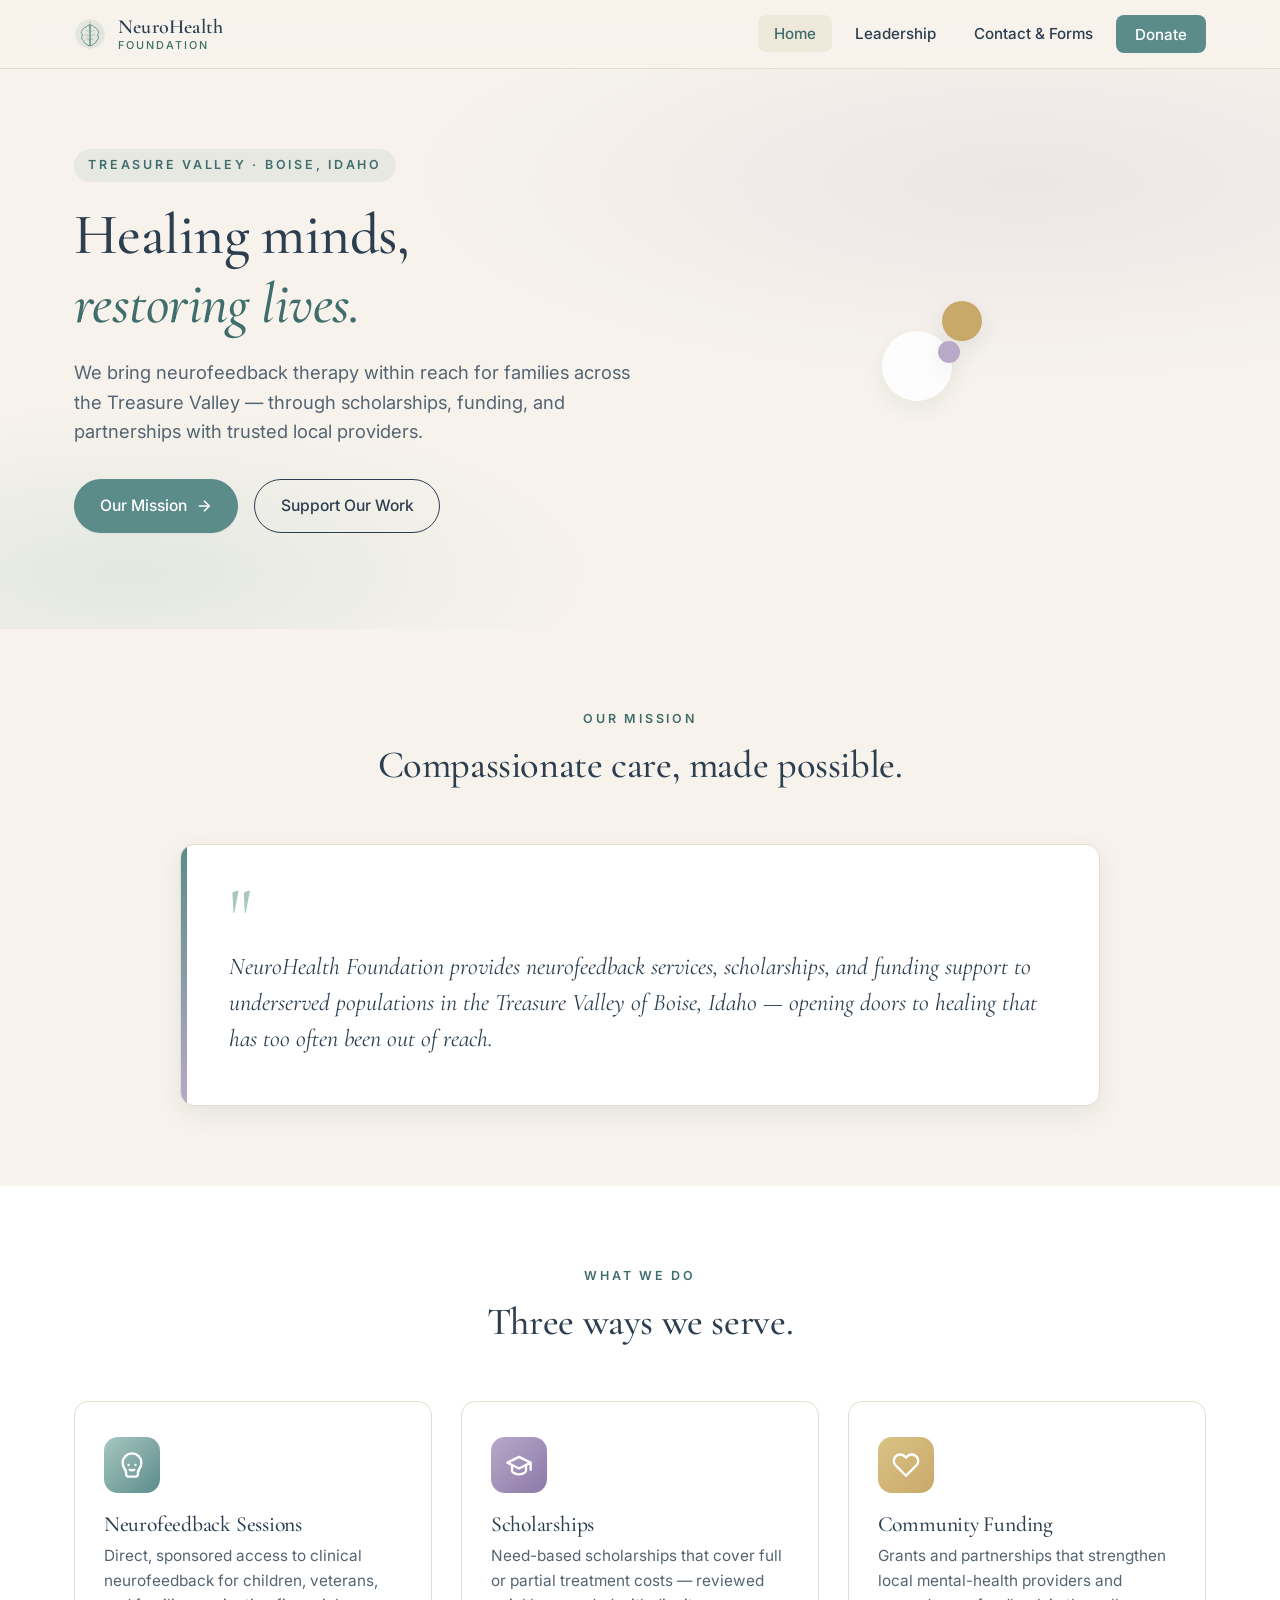
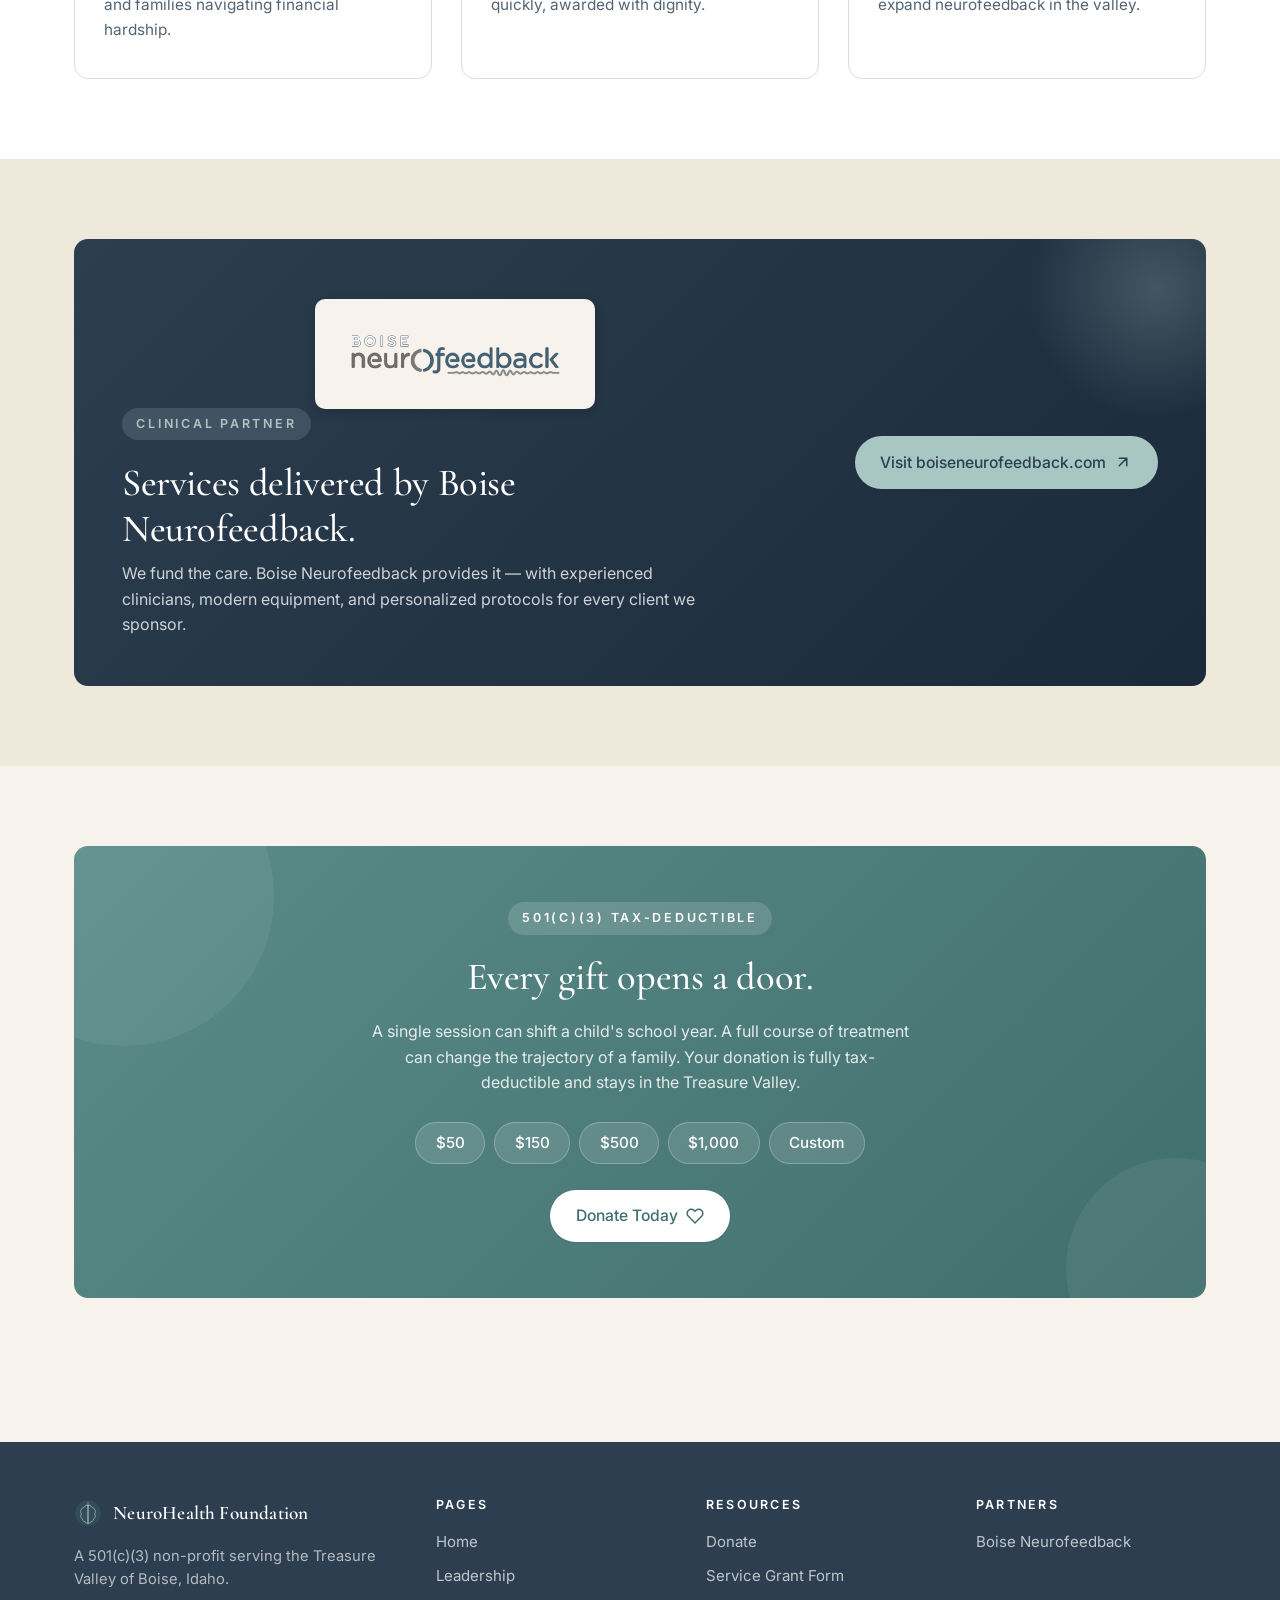
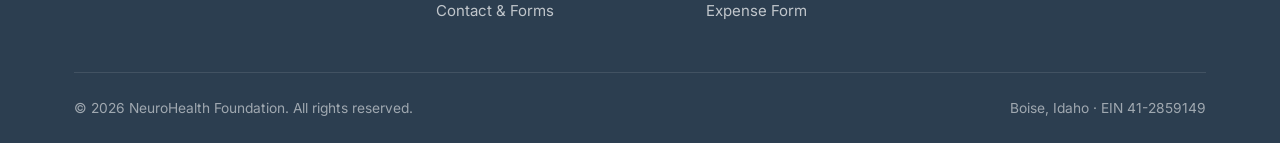
==== index.html @ 3a699a7b "Improve Boise Neurofeedback logo visibility (cream backdrop + drop-shadow halo)" ====
<!DOCTYPE html>
<html lang="en">
<head>
  <meta charset="UTF-8" />
  <meta name="viewport" content="width=device-width, initial-scale=1.0" />
  <title>NeuroHealth Foundation — Accessible Neurofeedback for the Treasure Valley</title>
  <meta name="description" content="NeuroHealth Foundation is a 501(c)(3) non-profit providing neurofeedback services, scholarships, and funding support to underserved populations in the Treasure Valley, Boise, Idaho." />
  <link rel="preconnect" href="https://fonts.googleapis.com">
  <link rel="preconnect" href="https://fonts.gstatic.com" crossorigin>
  <link href="https://fonts.googleapis.com/css2?family=Cormorant+Garamond:ital,wght@0,400;0,500;0,600;1,400;1,500&family=Inter:wght@400;500;600&display=swap" rel="stylesheet">
  <style>
/* ============================================================
   NeuroHealth Foundation — Stylesheet
   Palette: soft sage, warm cream, deep slate, gentle lavender
   ============================================================ */

:root {
  --sage: #5b8c8a;
  --sage-deep: #406e6c;
  --sage-soft: #a8c7c2;
  --cream: #f7f3ec;
  --cream-warm: #efe9dc;
  --slate: #2c3e50;
  --slate-soft: #546473;
  --lavender: #b8a9c9;
  --gold: #c9a96a;
  --ink: #1f2a36;
  --muted: #6b7785;
  --line: #e3dccf;
  --white: #ffffff;
  --shadow-sm: 0 1px 2px rgba(31, 42, 54, 0.06);
  --shadow-md: 0 8px 24px rgba(31, 42, 54, 0.08);
  --shadow-lg: 0 20px 50px rgba(31, 42, 54, 0.12);
  --radius: 14px;
  --radius-sm: 8px;
  --maxw: 1180px;
}

* { box-sizing: border-box; }

html { scroll-behavior: smooth; }

body {
  margin: 0;
  font-family: "Inter", "Helvetica Neue", system-ui, -apple-system, "Segoe UI", Arial, sans-serif;
  color: var(--ink);
  background: var(--cream);
  line-height: 1.6;
  -webkit-font-smoothing: antialiased;
}

h1, h2, h3, h4 {
  font-family: "Cormorant Garamond", "Georgia", "Times New Roman", serif;
  font-weight: 500;
  letter-spacing: -0.01em;
  color: var(--slate);
  margin: 0 0 0.5em;
  line-height: 1.2;
}

h1 { font-size: clamp(2.2rem, 4.5vw, 3.6rem); }
h2 { font-size: clamp(1.7rem, 3vw, 2.4rem); }
h3 { font-size: 1.35rem; }

p { margin: 0 0 1em; color: var(--slate-soft); }

a { color: var(--sage-deep); text-decoration: none; transition: color .2s ease; }
a:hover { color: var(--slate); }

img, svg { max-width: 100%; display: block; }

.container {
  max-width: var(--maxw);
  margin: 0 auto;
  padding: 0 1.5rem;
}

/* ============ HEADER / NAV ============ */

.site-header {
  background: var(--cream);
  border-bottom: 1px solid var(--line);
  position: sticky;
  top: 0;
  z-index: 100;
  backdrop-filter: blur(8px);
  background: rgba(247, 243, 236, 0.92);
}

.nav-wrap {
  display: flex;
  align-items: center;
  justify-content: space-between;
  padding: 1rem 1.5rem;
  max-width: var(--maxw);
  margin: 0 auto;
  gap: 1rem;
}

.brand {
  display: flex;
  align-items: center;
  gap: 0.75rem;
  text-decoration: none;
}

.brand-logo {
  width: 32px !important;
  height: 32px !important;
  max-width: 32px !important;
  max-height: 32px !important;
  flex-shrink: 0;
}

.brand-text {
  display: flex;
  flex-direction: column;
  line-height: 1.1;
}

.brand-name {
  font-family: "Cormorant Garamond", "Georgia", serif;
  font-size: 1.25rem;
  font-weight: 600;
  color: var(--slate);
  letter-spacing: 0.01em;
}

.brand-tag {
  font-size: 0.68rem;
  text-transform: uppercase;
  letter-spacing: 0.18em;
  color: var(--sage-deep);
  font-weight: 500;
  margin-top: 2px;
}

.nav-links {
  display: flex;
  align-items: center;
  gap: 0.4rem;
  list-style: none;
  margin: 0;
  padding: 0;
}

.nav-links a {
  padding: 0.55rem 1rem;
  color: var(--slate);
  font-size: 0.95rem;
  font-weight: 500;
  border-radius: var(--radius-sm);
  transition: all .2s ease;
}

.nav-links a:hover {
  background: var(--cream-warm);
  color: var(--sage-deep);
}

.nav-links a.active {
  color: var(--sage-deep);
  background: var(--cream-warm);
}

.nav-cta {
  background: var(--sage) !important;
  color: var(--white) !important;
  padding: 0.6rem 1.2rem !important;
}

.nav-cta:hover {
  background: var(--sage-deep) !important;
  color: var(--white) !important;
}

.nav-toggle {
  display: none;
  background: none;
  border: none;
  cursor: pointer;
  padding: 8px;
  color: var(--slate);
}

/* ============ HERO ============ */

.hero {
  position: relative;
  padding: 5rem 0 6rem;
  overflow: hidden;
  background:
    radial-gradient(ellipse 80% 60% at 80% 20%, rgba(184, 169, 201, 0.18), transparent 60%),
    radial-gradient(ellipse 60% 50% at 10% 90%, rgba(168, 199, 194, 0.25), transparent 60%),
    var(--cream);
}

.hero-grid {
  display: grid;
  grid-template-columns: 1.1fr 1fr;
  gap: 4rem;
  align-items: center;
}

.hero-eyebrow {
  display: inline-block;
  font-size: 0.78rem;
  text-transform: uppercase;
  letter-spacing: 0.22em;
  color: var(--sage-deep);
  font-weight: 600;
  margin-bottom: 1.2rem;
  padding: 0.4rem 0.9rem;
  background: rgba(91, 140, 138, 0.1);
  border-radius: 100px;
}

.hero h1 {
  margin-bottom: 1.2rem;
}

.hero h1 .accent {
  font-style: italic;
  color: var(--sage-deep);
}

.hero-lede {
  font-size: 1.15rem;
  color: var(--slate-soft);
  margin-bottom: 2rem;
  max-width: 32em;
}

.hero-actions {
  display: flex;
  gap: 1rem;
  flex-wrap: wrap;
}

/* ============ BUTTONS ============ */

.btn {
  display: inline-flex;
  align-items: center;
  gap: 0.5rem;
  padding: 0.85rem 1.6rem;
  border-radius: 100px;
  font-weight: 500;
  font-size: 0.98rem;
  text-decoration: none;
  border: none;
  cursor: pointer;
  transition: all .2s ease;
  font-family: inherit;
}

.btn-primary {
  background: var(--sage);
  color: var(--white);
  box-shadow: var(--shadow-sm);
}

.btn-primary:hover {
  background: var(--sage-deep);
  color: var(--white);
  transform: translateY(-1px);
  box-shadow: var(--shadow-md);
}

.btn-secondary {
  background: transparent;
  color: var(--slate);
  border: 1.5px solid var(--slate);
}

.btn-secondary:hover {
  background: var(--slate);
  color: var(--white);
}

.btn-ghost {
  background: var(--cream-warm);
  color: var(--slate);
}

.btn-ghost:hover {
  background: var(--sage-soft);
  color: var(--slate);
}

.btn svg { width: 18px; height: 18px; }

/* ============ HERO VISUAL ============ */

.hero-visual {
  position: relative;
  aspect-ratio: 1 / 1;
  max-width: 360px;
  margin: 0 auto;
}

.hero-visual .blob {
  position: absolute;
  inset: 0;
  background: linear-gradient(135deg, var(--sage-soft) 0%, var(--lavender) 100%);
  border-radius: 60% 40% 55% 45% / 55% 45% 55% 45%;
  filter: blur(0.5px);
  animation: morph 18s ease-in-out infinite;
  opacity: 0.85;
}

@keyframes morph {
  0%, 100% { border-radius: 60% 40% 55% 45% / 55% 45% 55% 45%; }
  50% { border-radius: 45% 55% 45% 55% / 60% 40% 60% 40%; }
}

.hero-visual .brain-svg {
  position: absolute;
  inset: 12%;
  width: 76%;
  height: 76%;
  filter: drop-shadow(0 12px 30px rgba(44, 62, 80, 0.18));
}

.hero-visual .float-dot {
  position: absolute;
  border-radius: 50%;
  background: var(--white);
  box-shadow: var(--shadow-md);
}

.hero-visual .dot-1 { width: 70px; height: 70px; top: -10px; right: 10%; opacity: 0.9; }
.hero-visual .dot-2 { width: 40px; height: 40px; bottom: 8%; left: -10px; background: var(--gold); }
.hero-visual .dot-3 { width: 22px; height: 22px; top: 30%; right: -8px; background: var(--lavender); }

/* ============ SECTIONS ============ */

.section {
  padding: 5rem 0;
}

.section-tight { padding: 3.5rem 0; }

.section-cream { background: var(--cream); }
.section-warm { background: var(--cream-warm); }
.section-white { background: var(--white); }

.section-head {
  text-align: center;
  max-width: 720px;
  margin: 0 auto 3.5rem;
}

.section-head .eyebrow {
  font-size: 0.78rem;
  text-transform: uppercase;
  letter-spacing: 0.22em;
  color: var(--sage-deep);
  font-weight: 600;
  display: block;
  margin-bottom: 0.8rem;
}

/* ============ MISSION CARD ============ */

.mission-card {
  background: var(--white);
  border-radius: var(--radius);
  padding: 3rem 3rem;
  box-shadow: var(--shadow-md);
  position: relative;
  overflow: hidden;
  border: 1px solid var(--line);
  max-width: 920px;
  margin: 0 auto;
}

.mission-card::before {
  content: "";
  position: absolute;
  top: 0; left: 0;
  width: 6px;
  height: 100%;
  background: linear-gradient(180deg, var(--sage), var(--lavender));
}

.mission-card .quote-mark {
  font-family: "Cormorant Garamond", serif;
  font-size: 5rem;
  color: var(--sage-soft);
  line-height: 0.6;
  margin-bottom: 0.5rem;
}

.mission-card p {
  font-family: "Cormorant Garamond", "Georgia", serif;
  font-size: 1.5rem;
  font-style: italic;
  color: var(--slate);
  line-height: 1.5;
  margin: 0;
}

/* ============ PILLARS / VALUE GRID ============ */

.pillars {
  display: grid;
  grid-template-columns: repeat(3, 1fr);
  gap: 1.8rem;
}

.pillar {
  background: var(--white);
  padding: 2.2rem 1.8rem;
  border-radius: var(--radius);
  border: 1px solid var(--line);
  transition: transform .3s ease, box-shadow .3s ease;
}

.pillar:hover {
  transform: translateY(-4px);
  box-shadow: var(--shadow-md);
}

.pillar-icon {
  width: 56px;
  height: 56px;
  border-radius: 14px;
  background: linear-gradient(135deg, var(--sage-soft), var(--sage));
  display: flex;
  align-items: center;
  justify-content: center;
  margin-bottom: 1.2rem;
  color: var(--white);
}

.pillar-icon svg { width: 28px; height: 28px; }

.pillar:nth-child(2) .pillar-icon { background: linear-gradient(135deg, var(--lavender), #8c79a8); }
.pillar:nth-child(3) .pillar-icon { background: linear-gradient(135deg, #d9c285, var(--gold)); }

.pillar h3 { margin-bottom: 0.4rem; }
.pillar p { margin: 0; font-size: 0.96rem; }

/* ============ PARTNER CTA ============ */

.partner-banner {
  background: linear-gradient(135deg, var(--slate) 0%, #1b2a3a 100%);
  color: var(--white);
  border-radius: var(--radius);
  padding: 3rem;
  display: grid;
  grid-template-columns: 1.5fr 1fr;
  gap: 2rem;
  align-items: center;
  position: relative;
  overflow: hidden;
}

.partner-banner::after {
  content: "";
  position: absolute;
  right: -80px;
  top: -80px;
  width: 260px;
  height: 260px;
  background: radial-gradient(circle, rgba(168, 199, 194, 0.25), transparent 70%);
  border-radius: 50%;
}

.partner-banner h2 {
  color: var(--white);
  margin-bottom: 0.6rem;
}

.partner-banner p {
  color: rgba(255, 255, 255, 0.78);
  margin-bottom: 0;
}

.partner-banner .partner-cta {
  text-align: right;
  position: relative;
  z-index: 1;
}

.partner-banner .btn-primary {
  background: var(--sage-soft);
  color: var(--slate);
}

.partner-banner .btn-primary:hover {
  background: var(--white);
  color: var(--slate);
}

/* ============ LEADERSHIP GRID ============ */

.leader-grid {
  display: grid;
  grid-template-columns: repeat(2, 1fr);
  gap: 2rem;
}

.leader-grid.three { grid-template-columns: repeat(3, 1fr); }

.leader-card {
  background: var(--white);
  border-radius: var(--radius);
  padding: 2.4rem 2rem;
  border: 1px solid var(--line);
  text-align: center;
  transition: transform .3s ease, box-shadow .3s ease;
}

.leader-card:hover {
  transform: translateY(-3px);
  box-shadow: var(--shadow-md);
}

.leader-portrait {
  width: 120px;
  height: 120px;
  border-radius: 50%;
  margin: 0 auto 1.4rem;
  background: linear-gradient(135deg, var(--sage-soft), var(--lavender));
  display: flex;
  align-items: center;
  justify-content: center;
  color: var(--white);
  font-family: "Cormorant Garamond", serif;
  font-size: 2.4rem;
  font-weight: 500;
  letter-spacing: 0.04em;
  box-shadow: var(--shadow-md);
  border: 4px solid var(--white);
}

.leader-card:nth-child(2n) .leader-portrait { background: linear-gradient(135deg, var(--lavender), var(--sage)); }
.leader-card:nth-child(3n) .leader-portrait { background: linear-gradient(135deg, var(--gold), #b88c4a); }

.leader-name {
  font-family: "Cormorant Garamond", serif;
  font-size: 1.5rem;
  font-weight: 600;
  color: var(--slate);
  margin-bottom: 0.2rem;
}

.leader-role {
  font-size: 0.78rem;
  text-transform: uppercase;
  letter-spacing: 0.18em;
  color: var(--sage-deep);
  font-weight: 600;
  margin-bottom: 1rem;
}

.leader-bio {
  font-size: 0.95rem;
  color: var(--slate-soft);
  line-height: 1.6;
  margin: 0;
}

.president-card {
  background: linear-gradient(135deg, var(--white), var(--cream-warm));
  padding: 3rem;
  display: grid;
  grid-template-columns: 220px 1fr;
  gap: 2.5rem;
  align-items: center;
  max-width: 900px;
  margin: 0 auto 3rem;
  border: 1px solid var(--line);
}

.president-card .leader-portrait {
  width: 200px;
  height: 200px;
  font-size: 4rem;
}

.president-card .leader-name { font-size: 2rem; }

/* ============ CONTACT / FORMS PAGE ============ */

.contact-grid {
  display: grid;
  grid-template-columns: 1fr 1fr 1fr;
  gap: 1.8rem;
}

.contact-card {
  background: var(--white);
  border-radius: var(--radius);
  padding: 2rem;
  border: 1px solid var(--line);
  display: flex;
  flex-direction: column;
  gap: 0.6rem;
}

.contact-card .icon-wrap {
  width: 48px;
  height: 48px;
  border-radius: 12px;
  background: var(--cream-warm);
  color: var(--sage-deep);
  display: flex;
  align-items: center;
  justify-content: center;
  margin-bottom: 0.8rem;
}

.contact-card .icon-wrap svg { width: 22px; height: 22px; }

.contact-card h3 {
  font-size: 1.2rem;
  margin-bottom: 0.2rem;
}

.contact-card p, .contact-card a {
  font-size: 0.96rem;
  color: var(--slate-soft);
  margin: 0;
  line-height: 1.5;
  word-break: break-word;
}

.contact-card a:hover { color: var(--sage-deep); }

/* Donate */

.donate-section {
  background: linear-gradient(135deg, var(--sage) 0%, var(--sage-deep) 100%);
  color: var(--white);
  border-radius: var(--radius);
  padding: 3.5rem;
  text-align: center;
  position: relative;
  overflow: hidden;
}

.donate-section::before, .donate-section::after {
  content: "";
  position: absolute;
  border-radius: 50%;
  background: rgba(255, 255, 255, 0.06);
}

.donate-section::before { width: 300px; height: 300px; top: -100px; left: -100px; }
.donate-section::after { width: 220px; height: 220px; bottom: -80px; right: -80px; }

.donate-section h2 { color: var(--white); }
.donate-section p { color: rgba(255, 255, 255, 0.85); max-width: 540px; margin: 0 auto 1.6rem; }

.donate-section .btn-primary {
  background: var(--white);
  color: var(--sage-deep);
  position: relative;
  z-index: 1;
}

.donate-section .btn-primary:hover {
  background: var(--cream);
  color: var(--slate);
}

.donate-amounts {
  display: flex;
  justify-content: center;
  gap: 0.6rem;
  flex-wrap: wrap;
  margin-bottom: 1.6rem;
  position: relative;
  z-index: 1;
}

.donate-amounts .amount-chip {
  padding: 0.5rem 1.2rem;
  background: rgba(255, 255, 255, 0.12);
  border: 1px solid rgba(255, 255, 255, 0.25);
  border-radius: 100px;
  color: var(--white);
  font-weight: 500;
  font-size: 0.95rem;
}

/* Forms list */

.forms-list {
  display: grid;
  grid-template-columns: 1fr 1fr;
  gap: 1.5rem;
}

.form-link {
  background: var(--white);
  border: 1px solid var(--line);
  border-radius: var(--radius);
  padding: 2rem;
  display: flex;
  gap: 1.2rem;
  align-items: flex-start;
  text-decoration: none;
  transition: all .2s ease;
}

.form-link:hover {
  transform: translateY(-2px);
  border-color: var(--sage-soft);
  box-shadow: var(--shadow-md);
}

.form-link .form-icon {
  width: 52px;
  height: 52px;
  border-radius: 12px;
  background: var(--cream-warm);
  color: var(--sage-deep);
  display: flex;
  align-items: center;
  justify-content: center;
  flex-shrink: 0;
}

.form-link .form-icon svg { width: 26px; height: 26px; }

.form-link h3 {
  margin-bottom: 0.3rem;
  font-size: 1.2rem;
}

.form-link p {
  margin: 0;
  font-size: 0.94rem;
}

.form-link .form-cta {
  display: inline-flex;
  align-items: center;
  gap: 0.4rem;
  color: var(--sage-deep);
  font-weight: 500;
  font-size: 0.9rem;
  margin-top: 0.6rem;
}

/* ============ FOOTER ============ */

.site-footer {
  background: var(--slate);
  color: rgba(255, 255, 255, 0.75);
  padding: 3.5rem 0 1.5rem;
  margin-top: 4rem;
}

.footer-grid {
  display: grid;
  grid-template-columns: 1.4fr 1fr 1fr 1fr;
  gap: 2.5rem;
  margin-bottom: 2.5rem;
}

.footer-brand {
  display: flex;
  align-items: center;
  gap: 0.7rem;
  margin-bottom: 1rem;
}

.footer-brand .brand-logo { width: 28px !important; height: 28px !important; }

.footer-brand .brand-name { color: var(--white); font-size: 1.2rem; }

.footer-grid p { color: rgba(255, 255, 255, 0.65); font-size: 0.92rem; }

.footer-grid h4 {
  color: var(--white);
  font-family: inherit;
  font-size: 0.78rem;
  text-transform: uppercase;
  letter-spacing: 0.18em;
  font-weight: 600;
  margin-bottom: 1rem;
}

.footer-grid ul {
  list-style: none;
  padding: 0;
  margin: 0;
}

.footer-grid ul li { margin-bottom: 0.55rem; }

.footer-grid ul a {
  color: rgba(255, 255, 255, 0.7);
  font-size: 0.94rem;
}

.footer-grid ul a:hover { color: var(--sage-soft); }

.footer-bottom {
  border-top: 1px solid rgba(255, 255, 255, 0.1);
  padding-top: 1.5rem;
  display: flex;
  justify-content: space-between;
  flex-wrap: wrap;
  gap: 1rem;
  font-size: 0.86rem;
  color: rgba(255, 255, 255, 0.55);
}

/* ============ PAGE HEADER (subpages) ============ */

.page-hero {
  padding: 4rem 0 3rem;
  text-align: center;
  background:
    radial-gradient(ellipse 60% 50% at 50% 100%, rgba(184, 169, 201, 0.18), transparent 60%),
    var(--cream);
}

.page-hero .eyebrow {
  font-size: 0.78rem;
  text-transform: uppercase;
  letter-spacing: 0.22em;
  color: var(--sage-deep);
  font-weight: 600;
  display: block;
  margin-bottom: 0.8rem;
}

.page-hero h1 { margin-bottom: 0.8rem; }

.page-hero p {
  max-width: 600px;
  margin: 0 auto;
  font-size: 1.08rem;
}

/* ============ FORM (printable) ============ */

.form-page {
  background: var(--white);
  max-width: 8.5in;
  margin: 2rem auto;
  padding: 1in;
  box-shadow: var(--shadow-md);
  border-radius: 8px;
}

.form-page .form-header {
  display: flex;
  align-items: center;
  justify-content: space-between;
  border-bottom: 2px solid var(--sage);
  padding-bottom: 1.2rem;
  margin-bottom: 1.8rem;
}

.form-page .form-header .brand { gap: 0.6rem; }
.form-page .form-header .brand-name { font-size: 1.1rem; }

.form-page h1 {
  font-size: 1.8rem;
  margin-bottom: 0.2rem;
}

.form-page .form-subtitle {
  font-size: 0.85rem;
  text-transform: uppercase;
  letter-spacing: 0.16em;
  color: var(--sage-deep);
  font-weight: 600;
}

.form-section {
  margin-bottom: 1.8rem;
}

.form-section h2 {
  font-size: 1.05rem;
  text-transform: uppercase;
  letter-spacing: 0.14em;
  color: var(--slate);
  font-family: inherit;
  font-weight: 600;
  padding-bottom: 0.4rem;
  border-bottom: 1px solid var(--line);
  margin-bottom: 1rem;
}

.form-row {
  display: grid;
  grid-template-columns: repeat(2, 1fr);
  gap: 1rem 1.5rem;
  margin-bottom: 0.8rem;
}

.form-row.three { grid-template-columns: repeat(3, 1fr); }
.form-row.full { grid-template-columns: 1fr; }

.form-field {
  display: flex;
  flex-direction: column;
}

.form-field label {
  font-size: 0.75rem;
  text-transform: uppercase;
  letter-spacing: 0.1em;
  color: var(--slate-soft);
  font-weight: 600;
  margin-bottom: 0.3rem;
}

.form-field input,
.form-field select,
.form-field textarea {
  border: none;
  border-bottom: 1.5px solid var(--slate);
  background: transparent;
  padding: 0.4rem 0;
  font-size: 0.98rem;
  font-family: inherit;
  color: var(--ink);
  outline: none;
}

.form-field textarea {
  border: 1px solid var(--line);
  padding: 0.6rem;
  min-height: 70px;
  border-radius: 6px;
  resize: vertical;
}

.form-field input:focus,
.form-field textarea:focus,
.form-field select:focus {
  border-color: var(--sage);
}

.signature-row {
  display: grid;
  grid-template-columns: 2fr 1fr;
  gap: 2rem;
  margin-top: 2rem;
}

.signature-line {
  border-top: 1px solid var(--slate);
  padding-top: 0.4rem;
  font-size: 0.75rem;
  color: var(--slate-soft);
  text-transform: uppercase;
  letter-spacing: 0.1em;
}

.expense-table {
  width: 100%;
  border-collapse: collapse;
  font-size: 0.92rem;
}

.expense-table th {
  text-align: left;
  font-size: 0.72rem;
  text-transform: uppercase;
  letter-spacing: 0.1em;
  color: var(--slate-soft);
  font-weight: 600;
  padding: 0.5rem 0.6rem;
  border-bottom: 2px solid var(--slate);
}

.expense-table td {
  padding: 0.7rem 0.6rem;
  border-bottom: 1px solid var(--line);
  height: 32px;
}

.totals-row {
  display: flex;
  justify-content: flex-end;
  gap: 2rem;
  margin-top: 1.2rem;
  font-size: 0.95rem;
}

.totals-row strong { color: var(--slate); }

.form-actions {
  margin-top: 2rem;
  display: flex;
  gap: 1rem;
  flex-wrap: wrap;
}

.form-actions .btn { padding: 0.7rem 1.4rem; font-size: 0.92rem; }

.form-note {
  background: var(--cream-warm);
  border-left: 3px solid var(--sage);
  padding: 0.9rem 1.2rem;
  border-radius: 4px;
  font-size: 0.88rem;
  color: var(--slate-soft);
  margin-top: 1.8rem;
}

.back-link {
  display: inline-flex;
  align-items: center;
  gap: 0.4rem;
  font-size: 0.92rem;
  color: var(--sage-deep);
  margin: 1.5rem 0;
}

/* ============ RESPONSIVE ============ */

@media (max-width: 900px) {
  .nav-toggle { display: flex; }
  .nav-links {
    display: none;
    position: absolute;
    top: 100%;
    left: 0;
    right: 0;
    flex-direction: column;
    align-items: stretch;
    background: var(--cream);
    padding: 1rem;
    border-bottom: 1px solid var(--line);
    gap: 0.2rem;
  }
  .nav-links.open { display: flex; }
  .nav-links a { width: 100%; }

  .hero-grid { grid-template-columns: 1fr; gap: 2rem; }
  .hero-visual { max-width: 360px; }
  .hero { padding: 3rem 0 4rem; }

  .pillars { grid-template-columns: 1fr; }
  .leader-grid, .leader-grid.three { grid-template-columns: 1fr; }
  .contact-grid { grid-template-columns: 1fr; }
  .forms-list { grid-template-columns: 1fr; }
  .partner-banner { grid-template-columns: 1fr; padding: 2rem; }
  .partner-banner .partner-cta { text-align: left; }
  .footer-grid { grid-template-columns: 1fr 1fr; }
  .president-card { grid-template-columns: 1fr; text-align: center; padding: 2rem; }
  .president-card .leader-portrait { margin: 0 auto; }
  .mission-card { padding: 2rem 1.5rem; }
  .mission-card p { font-size: 1.2rem; }

  .form-page { padding: 1.5rem; margin: 1rem; }
  .form-row, .form-row.three { grid-template-columns: 1fr; }
  .donate-section { padding: 2rem 1.5rem; }
}

@media (max-width: 520px) {
  .footer-grid { grid-template-columns: 1fr; }
  .brand-name { font-size: 1.1rem; }
  .brand-tag { font-size: 0.62rem; }
}

/* ============ PRINT ============ */

@media print {
  .site-header, .site-footer, .back-link, .form-actions, .form-note { display: none !important; }
  body { background: var(--white); }
  .form-page { box-shadow: none; margin: 0; padding: 0.5in; max-width: 100%; }
  .form-field input, .form-field textarea, .form-field select { border-color: #333 !important; }
}


.partner-logo {
  background: var(--cream);
  display: inline-block;
  padding: 16px 24px;
  border-radius: 10px;
  margin: 0.8rem 0 1.2rem;
  max-width: 280px;
  box-shadow: 0 2px 12px rgba(0,0,0,0.18);
}
.partner-logo img {
  width: 100%;
  height: auto;
  display: block;
  filter: drop-shadow(0 0 0.6px rgba(44,62,80,0.85))
          drop-shadow(0 0 0.6px rgba(44,62,80,0.85));
}

</style>
  <link rel="icon" type="image/svg+xml" href="data:image/svg+xml,%3Csvg xmlns='http://www.w3.org/2000/svg' viewBox='0 0 100 100'%3E%3Ccircle cx='50' cy='50' r='48' fill='%235b8c8a'/%3E%3Cpath d='M35 30c-6 0-10 5-10 10 0 3 1 5 3 7-2 2-3 4-3 7 0 5 4 10 10 10' stroke='%23fff' stroke-width='3' fill='none' stroke-linecap='round'/%3E%3Cpath d='M65 30c6 0 10 5 10 10 0 3-1 5-3 7 2 2 3 4 3 7 0 5-4 10-10 10' stroke='%23fff' stroke-width='3' fill='none' stroke-linecap='round'/%3E%3Cline x1='50' y1='28' x2='50' y2='72' stroke='%23fff' stroke-width='3' stroke-linecap='round'/%3E%3C/svg%3E">
</head>
<body>

  <!-- HEADER -->
  <header class="site-header">
    <div class="nav-wrap">
      <a href="index.html" class="brand" aria-label="NeuroHealth Foundation home">
        <svg class="brand-logo" width="32" height="32" style="width:32px;height:32px;max-width:32px;max-height:32px;flex-shrink:0;display:inline-block;vertical-align:middle" viewBox="0 0 100 100" xmlns="http://www.w3.org/2000/svg" aria-hidden="true">
          <defs>
            <linearGradient id="brainGrad" x1="0%" y1="0%" x2="100%" y2="100%">
              <stop offset="0%" stop-color="#5b8c8a" />
              <stop offset="100%" stop-color="#406e6c" />
            </linearGradient>
          </defs>
          <circle cx="50" cy="50" r="46" fill="url(#brainGrad)" opacity="0.12" />
          <!-- stylized brain: two hemispheres -->
          <path d="M48 22c-5 0-9 3-11 7-4 0-8 3-9 7-3 2-5 5-5 9 0 3 1 6 4 8-2 2-3 5-3 8 0 4 2 8 6 10 0 5 4 9 9 10 2 4 6 6 11 6 1-15 1-50-2-65z"
            fill="none" stroke="url(#brainGrad)" stroke-width="2.5" stroke-linecap="round" stroke-linejoin="round"/>
          <path d="M52 22c5 0 9 3 11 7 4 0 8 3 9 7 3 2 5 5 5 9 0 3-1 6-4 8 2 2 3 5 3 8 0 4-2 8-6 10 0 5-4 9-9 10-2 4-6 6-11 6-1-15-1-50 2-65z"
            fill="none" stroke="url(#brainGrad)" stroke-width="2.5" stroke-linecap="round" stroke-linejoin="round"/>
          <!-- inner curves -->
          <path d="M38 38c2 2 4 4 7 4M36 52c3 0 6 1 9 3M40 66c2-1 5-1 7 0" stroke="#5b8c8a" stroke-width="1.8" fill="none" stroke-linecap="round" opacity="0.7"/>
          <path d="M62 38c-2 2-4 4-7 4M64 52c-3 0-6 1-9 3M60 66c-2-1-5-1-7 0" stroke="#5b8c8a" stroke-width="1.8" fill="none" stroke-linecap="round" opacity="0.7"/>
          <!-- small spark -->
          <circle cx="50" cy="14" r="2.4" fill="#c9a96a"/>
          <line x1="50" y1="18" x2="50" y2="22" stroke="#c9a96a" stroke-width="1.6" stroke-linecap="round"/>
        </svg>
        <span class="brand-text">
          <span class="brand-name">NeuroHealth</span>
          <span class="brand-tag">Foundation</span>
        </span>
      </a>

      <button class="nav-toggle" aria-label="Menu" aria-expanded="false" onclick="document.querySelector('.nav-links').classList.toggle('open')">
        <svg width="24" height="24" viewBox="0 0 24 24" fill="none" stroke="currentColor" stroke-width="2"><line x1="3" y1="6" x2="21" y2="6"/><line x1="3" y1="12" x2="21" y2="12"/><line x1="3" y1="18" x2="21" y2="18"/></svg>
      </button>

      <ul class="nav-links">
        <li><a href="index.html" class="active">Home</a></li>
        <li><a href="leadership.html">Leadership</a></li>
        <li><a href="contact.html">Contact &amp; Forms</a></li>
        <li><a href="contact.html#donate" class="nav-cta">Donate</a></li>
      </ul>
    </div>
  </header>

  <!-- HERO -->
  <section class="hero">
    <div class="container hero-grid">
      <div class="hero-copy">
        <span class="hero-eyebrow">Treasure Valley · Boise, Idaho</span>
        <h1>Healing minds,<br><span class="accent">restoring lives.</span></h1>
        <p class="hero-lede">
          We bring neurofeedback therapy within reach for families across the Treasure Valley — through scholarships, funding, and partnerships with trusted local providers.
        </p>
        <div class="hero-actions">
          <a href="#mission" class="btn btn-primary">
            Our Mission
            <svg viewBox="0 0 24 24" fill="none" stroke="currentColor" stroke-width="2"><line x1="5" y1="12" x2="19" y2="12"/><polyline points="12 5 19 12 12 19"/></svg>
          </a>
          <a href="contact.html#donate" class="btn btn-secondary">Support Our Work</a>
        </div>
      </div>

      <div class="hero-visual" aria-hidden="true">
        <div class="blob"></div>
        <svg class="brain-svg" width="320" height="320" style="max-width:100%;height:auto" viewBox="0 0 200 200" xmlns="http://www.w3.org/2000/svg">
          <defs>
            <linearGradient id="heroBrainGrad" x1="0%" y1="0%" x2="100%" y2="100%">
              <stop offset="0%" stop-color="#ffffff" />
              <stop offset="100%" stop-color="#f7f3ec" />
            </linearGradient>
          </defs>
          <!-- left hemisphere -->
          <path d="M95 40c-10 0-18 6-22 14-8 0-16 6-18 14-6 4-10 10-10 18 0 6 2 12 8 16-4 4-6 10-6 16 0 8 4 16 12 20 0 10 8 18 18 20 4 8 12 12 22 12 2-30 2-100-4-130z"
            fill="url(#heroBrainGrad)" stroke="#406e6c" stroke-width="2.5" stroke-linejoin="round"/>
          <!-- right hemisphere -->
          <path d="M105 40c10 0 18 6 22 14 8 0 16 6 18 14 6 4 10 10 10 18 0 6-2 12-8 16 4 4 6 10 6 16 0 8-4 16-12 20 0 10-8 18-18 20-4 8-12 12-22 12-2-30-2-100 4-130z"
            fill="url(#heroBrainGrad)" stroke="#406e6c" stroke-width="2.5" stroke-linejoin="round"/>
          <!-- left detail lines -->
          <path d="M75 75c4 4 8 8 14 8M72 105c6 0 12 2 18 6M82 135c4-2 10-2 14 0M65 90q5-2 10 0M68 120q4-2 8 0" stroke="#5b8c8a" stroke-width="2" fill="none" stroke-linecap="round" opacity="0.7"/>
          <!-- right detail lines -->
          <path d="M125 75c-4 4-8 8-14 8M128 105c-6 0-12 2-18 6M118 135c-4-2-10-2-14 0M135 90q-5-2-10 0M132 120q-4-2-8 0" stroke="#5b8c8a" stroke-width="2" fill="none" stroke-linecap="round" opacity="0.7"/>
          <!-- spark above -->
          <circle cx="100" cy="22" r="5" fill="#c9a96a"/>
          <line x1="100" y1="30" x2="100" y2="40" stroke="#c9a96a" stroke-width="2.5" stroke-linecap="round"/>
          <!-- gentle wave lines -->
          <path d="M30 175 Q60 165 90 175 T150 175 T180 175" stroke="#b8a9c9" stroke-width="2" fill="none" opacity="0.6"/>
        </svg>
        <div class="float-dot dot-1"></div>
        <div class="float-dot dot-2"></div>
        <div class="float-dot dot-3"></div>
      </div>
    </div>
  </section>

  <!-- MISSION -->
  <section class="section section-cream" id="mission">
    <div class="container">
      <div class="section-head">
        <span class="eyebrow">Our Mission</span>
        <h2>Compassionate care, made possible.</h2>
      </div>
      <div class="mission-card">
        <div class="quote-mark">"</div>
        <p>
          NeuroHealth Foundation provides neurofeedback services, scholarships, and funding support to underserved populations in the Treasure Valley of Boise, Idaho — opening doors to healing that has too often been out of reach.
        </p>
      </div>
    </div>
  </section>

  <!-- PILLARS -->
  <section class="section section-white">
    <div class="container">
      <div class="section-head">
        <span class="eyebrow">What We Do</span>
        <h2>Three ways we serve.</h2>
      </div>

      <div class="pillars">
        <div class="pillar">
          <div class="pillar-icon">
            <svg viewBox="0 0 24 24" fill="none" stroke="currentColor" stroke-width="2" stroke-linecap="round" stroke-linejoin="round"><path d="M9 12h.01"/><path d="M15 12h.01"/><path d="M10 16c.5.3 1.2.5 2 .5s1.5-.2 2-.5"/><path d="M12 2a8 8 0 0 0-8 8c0 2 .5 3.5 1.5 5 1 1.5 1.5 2.5 1.5 4v1a2 2 0 0 0 2 2h6a2 2 0 0 0 2-2v-1c0-1.5.5-2.5 1.5-4C19.5 13.5 20 12 20 10a8 8 0 0 0-8-8z"/></svg>
          </div>
          <h3>Neurofeedback Sessions</h3>
          <p>Direct, sponsored access to clinical neurofeedback for children, veterans, and families navigating financial hardship.</p>
        </div>

        <div class="pillar">
          <div class="pillar-icon">
            <svg viewBox="0 0 24 24" fill="none" stroke="currentColor" stroke-width="2" stroke-linecap="round" stroke-linejoin="round"><path d="M22 10v6M2 10l10-5 10 5-10 5z"/><path d="M6 12v5c0 1.66 4 3 6 3s6-1.34 6-3v-5"/></svg>
          </div>
          <h3>Scholarships</h3>
          <p>Need-based scholarships that cover full or partial treatment costs — reviewed quickly, awarded with dignity.</p>
        </div>

        <div class="pillar">
          <div class="pillar-icon">
            <svg viewBox="0 0 24 24" fill="none" stroke="currentColor" stroke-width="2" stroke-linecap="round" stroke-linejoin="round"><path d="M20.84 4.61a5.5 5.5 0 0 0-7.78 0L12 5.67l-1.06-1.06a5.5 5.5 0 0 0-7.78 7.78l1.06 1.06L12 21.23l7.78-7.78 1.06-1.06a5.5 5.5 0 0 0 0-7.78z"/></svg>
          </div>
          <h3>Community Funding</h3>
          <p>Grants and partnerships that strengthen local mental-health providers and expand neurofeedback in the valley.</p>
        </div>
      </div>
    </div>
  </section>

  <!-- PARTNER / SERVICES -->
  <section class="section section-warm">
    <div class="container">
      <div class="partner-banner">
        <div>
          <span class="hero-eyebrow" style="background: rgba(255,255,255,0.12); color: var(--sage-soft);">Clinical Partner</span>
          <div class="partner-logo">
            <img src="boise-neurofeedback-logo.png" alt="Boise Neurofeedback" />
          </div>
          <h2>Services delivered by Boise Neurofeedback.</h2>
          <p>We fund the care. Boise Neurofeedback provides it — with experienced clinicians, modern equipment, and personalized protocols for every client we sponsor.</p>
        </div>
        <div class="partner-cta">
          <a href="https://boiseneurofeedback.com" class="btn btn-primary" target="_blank" rel="noopener">
            Visit boiseneurofeedback.com
            <svg viewBox="0 0 24 24" fill="none" stroke="currentColor" stroke-width="2" stroke-linecap="round"><path d="M7 17L17 7M7 7h10v10"/></svg>
          </a>
        </div>
      </div>
    </div>
  </section>

  <!-- DONATE STRIP -->
  <section class="section section-cream">
    <div class="container">
      <div class="donate-section">
        <span class="hero-eyebrow" style="background: rgba(255,255,255,0.14); color: var(--white);">501(c)(3) Tax-Deductible</span>
        <h2>Every gift opens a door.</h2>
        <p>A single session can shift a child's school year. A full course of treatment can change the trajectory of a family. Your donation is fully tax-deductible and stays in the Treasure Valley.</p>
        <div class="donate-amounts">
          <span class="amount-chip">$50</span>
          <span class="amount-chip">$150</span>
          <span class="amount-chip">$500</span>
          <span class="amount-chip">$1,000</span>
          <span class="amount-chip">Custom</span>
        </div>
        <a href="contact.html#donate" class="btn btn-primary">
          Donate Today
          <svg viewBox="0 0 24 24" fill="none" stroke="currentColor" stroke-width="2" stroke-linecap="round"><path d="M20.84 4.61a5.5 5.5 0 0 0-7.78 0L12 5.67l-1.06-1.06a5.5 5.5 0 0 0-7.78 7.78l1.06 1.06L12 21.23l7.78-7.78 1.06-1.06a5.5 5.5 0 0 0 0-7.78z"/></svg>
        </a>
      </div>
    </div>
  </section>

  <!-- FOOTER -->
  <footer class="site-footer">
    <div class="container">
      <div class="footer-grid">
        <div>
          <div class="footer-brand">
            <svg class="brand-logo" width="32" height="32" style="width:32px;height:32px;max-width:32px;max-height:32px;flex-shrink:0;display:inline-block;vertical-align:middle" viewBox="0 0 100 100" xmlns="http://www.w3.org/2000/svg" aria-hidden="true">
              <circle cx="50" cy="50" r="46" fill="#5b8c8a" opacity="0.18"/>
              <path d="M48 22c-5 0-9 3-11 7-4 0-8 3-9 7-3 2-5 5-5 9 0 3 1 6 4 8-2 2-3 5-3 8 0 4 2 8 6 10 0 5 4 9 9 10 2 4 6 6 11 6 1-15 1-50-2-65z" fill="none" stroke="#a8c7c2" stroke-width="2.5" stroke-linecap="round" stroke-linejoin="round"/>
              <path d="M52 22c5 0 9 3 11 7 4 0 8 3 9 7 3 2 5 5 5 9 0 3-1 6-4 8 2 2 3 5 3 8 0 4-2 8-6 10 0 5-4 9-9 10-2 4-6 6-11 6-1-15-1-50 2-65z" fill="none" stroke="#a8c7c2" stroke-width="2.5" stroke-linecap="round" stroke-linejoin="round"/>
              <circle cx="50" cy="14" r="2.4" fill="#c9a96a"/>
            </svg>
            <span class="brand-name">NeuroHealth Foundation</span>
          </div>
          <p>A 501(c)(3) non-profit serving the Treasure Valley of Boise, Idaho.</p>
        </div>
        <div>
          <h4>Pages</h4>
          <ul>
            <li><a href="index.html">Home</a></li>
            <li><a href="leadership.html">Leadership</a></li>
            <li><a href="contact.html">Contact &amp; Forms</a></li>
          </ul>
        </div>
        <div>
          <h4>Resources</h4>
          <ul>
            <li><a href="contact.html#donate">Donate</a></li>
            <li><a href="forms/service-grant-form.html">Service Grant Form</a></li>
            <li><a href="forms/expense-catalog-form.html">Expense Form</a></li>
          </ul>
        </div>
        <div>
          <h4>Partners</h4>
          <ul>
            <li><a href="https://boiseneurofeedback.com" target="_blank" rel="noopener">Boise Neurofeedback</a></li>
          </ul>
        </div>
      </div>
      <div class="footer-bottom">
        <span>© 2026 NeuroHealth Foundation. All rights reserved.</span>
        <span>Boise, Idaho · EIN 41-2859149</span>
      </div>
    </div>
  </footer>

</body>
</html>
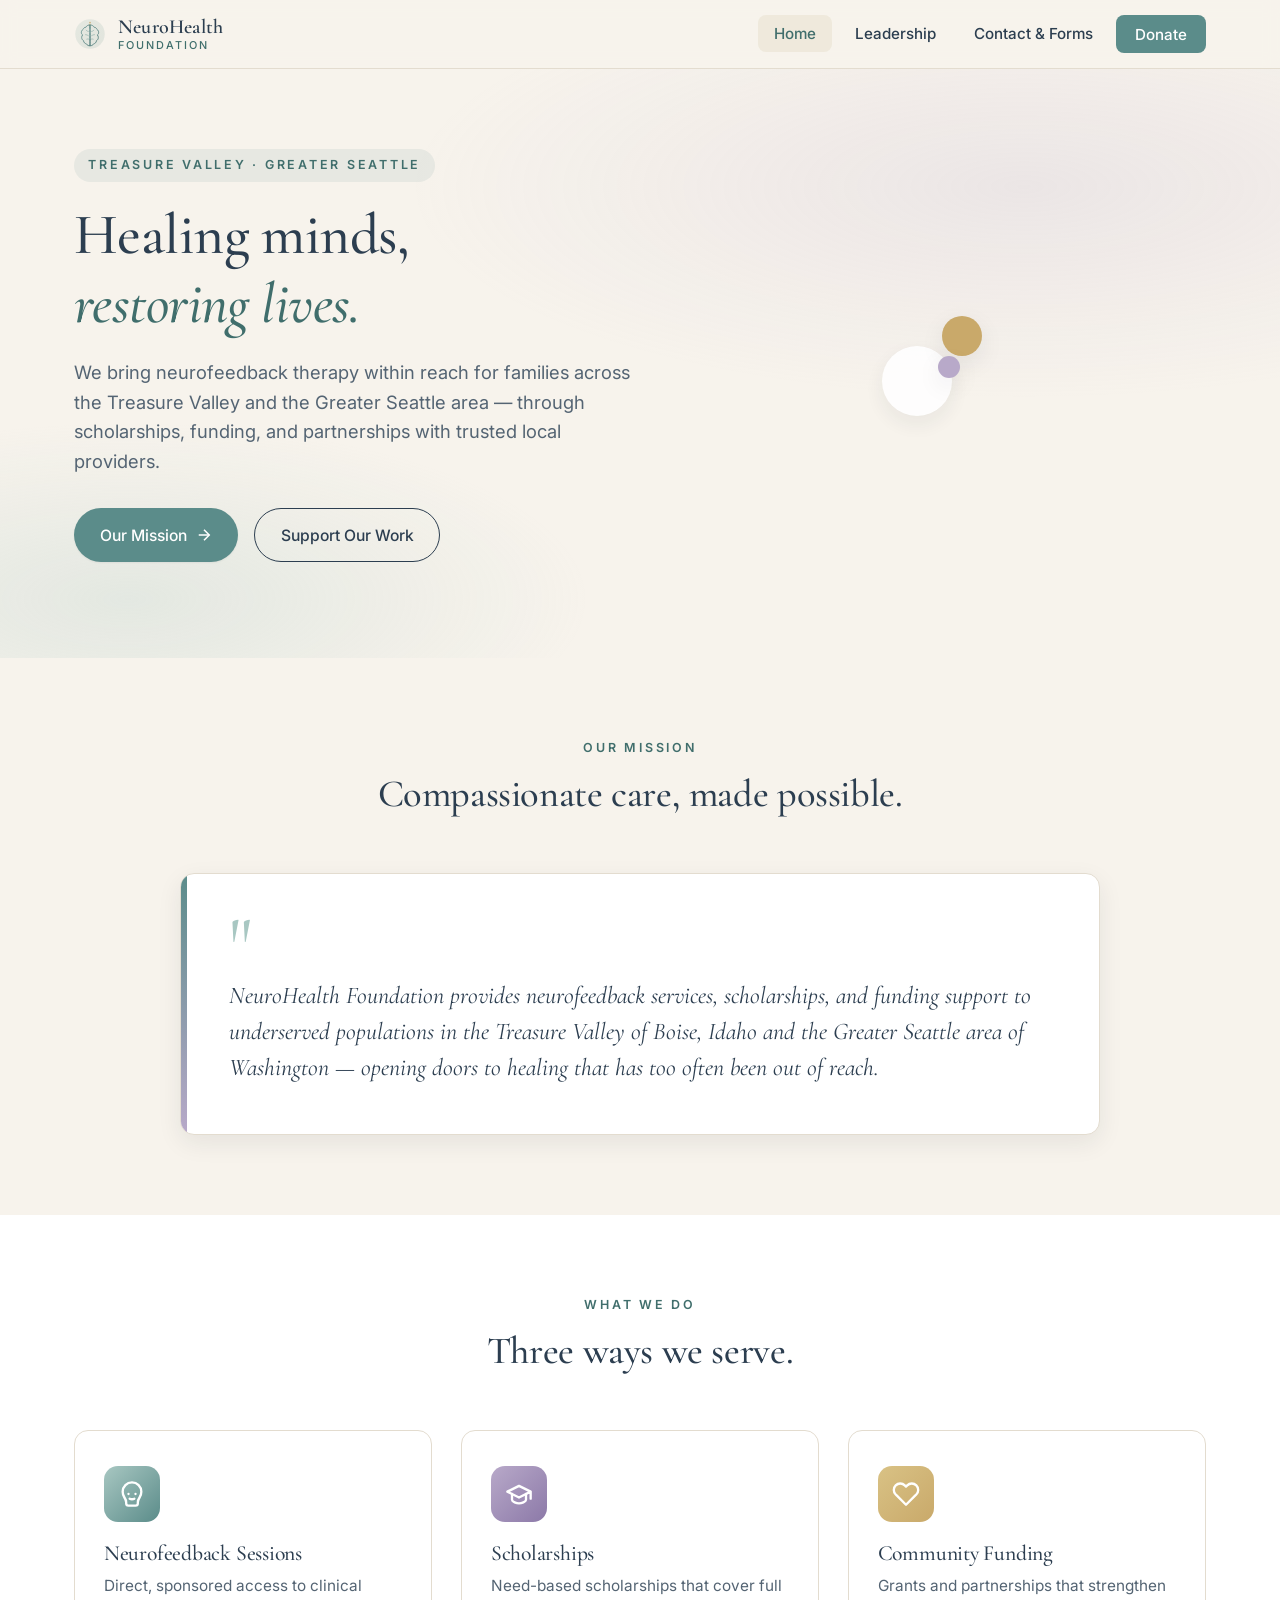
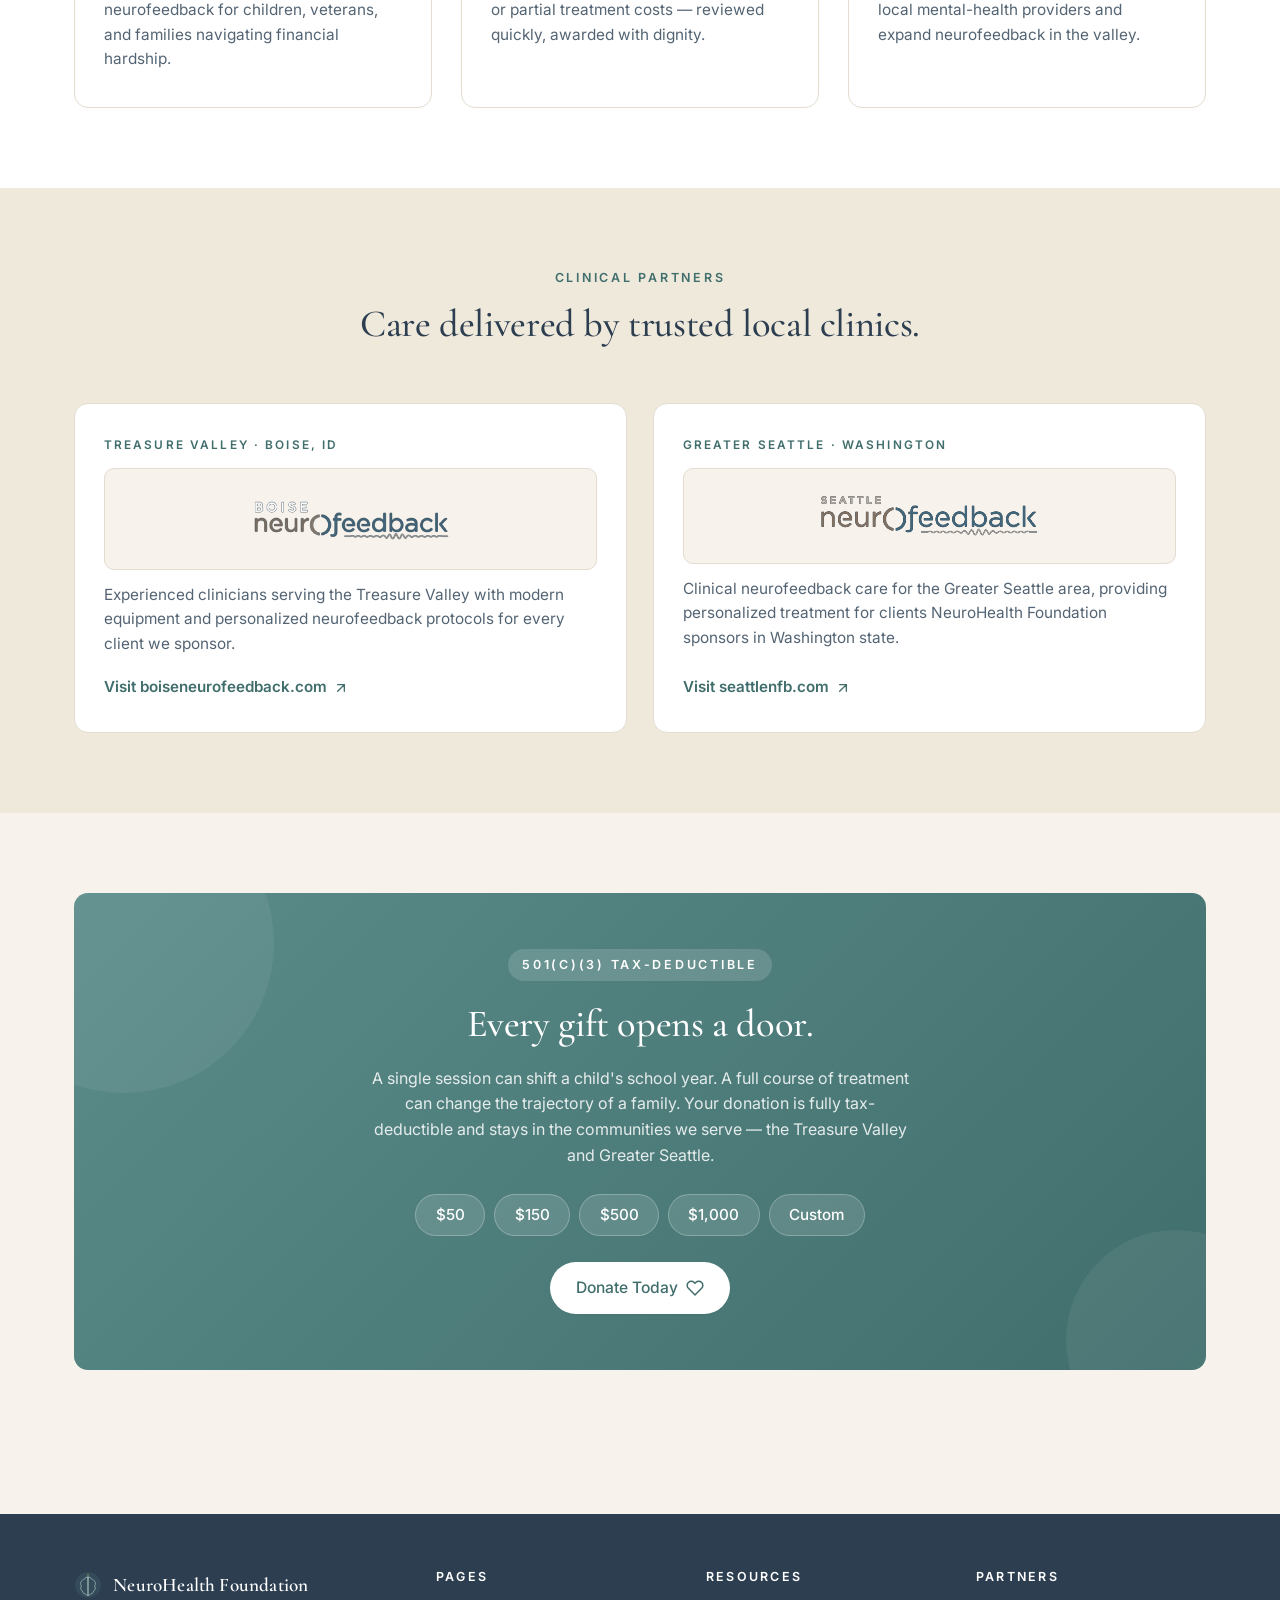
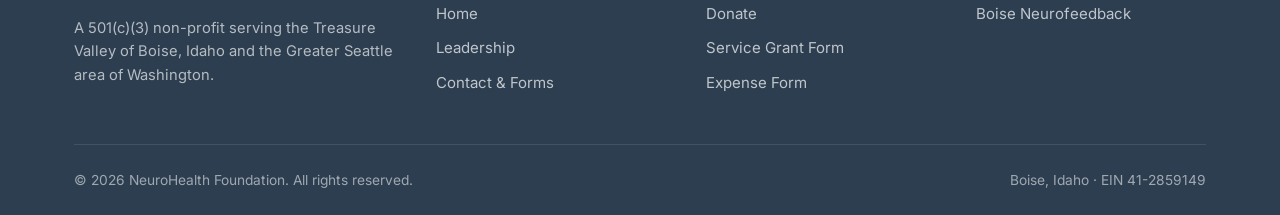
==== commit 67c8954d: "Expand mission to Greater Seattle; add Seattle Neurofeedback as 2nd clinical partner" ====
--- a/index.html
+++ b/index.html
@@ -3,8 +3,8 @@
 <head>
   <meta charset="UTF-8" />
   <meta name="viewport" content="width=device-width, initial-scale=1.0" />
-  <title>NeuroHealth Foundation — Accessible Neurofeedback for the Treasure Valley</title>
-  <meta name="description" content="NeuroHealth Foundation is a 501(c)(3) non-profit providing neurofeedback services, scholarships, and funding support to underserved populations in the Treasure Valley, Boise, Idaho." />
+  <title>NeuroHealth Foundation — Accessible Neurofeedback for the Treasure Valley &amp; Greater Seattle</title>
+  <meta name="description" content="NeuroHealth Foundation is a 501(c)(3) non-profit providing neurofeedback services, scholarships, and funding support to underserved populations in the Treasure Valley of Boise, Idaho and the Greater Seattle area of Washington." />
   <link rel="preconnect" href="https://fonts.googleapis.com">
   <link rel="preconnect" href="https://fonts.gstatic.com" crossorigin>
   <link href="https://fonts.googleapis.com/css2?family=Cormorant+Garamond:ital,wght@0,400;0,500;0,600;1,400;1,500&family=Inter:wght@400;500;600&display=swap" rel="stylesheet">
@@ -1092,6 +1092,74 @@
   display: block;
   filter: drop-shadow(0 0 0.6px rgba(44,62,80,0.85))
           drop-shadow(0 0 0.6px rgba(44,62,80,0.85));
+}
+
+
+.partners-grid {
+  display: grid;
+  grid-template-columns: repeat(2, 1fr);
+  gap: 1.6rem;
+}
+.partner-card {
+  background: var(--white);
+  border: 1px solid var(--line);
+  border-radius: var(--radius);
+  padding: 2rem 1.8rem;
+  display: flex;
+  flex-direction: column;
+  gap: 0.8rem;
+  text-decoration: none;
+  color: inherit;
+  transition: transform .25s ease, box-shadow .25s ease, border-color .25s ease;
+}
+.partner-card:hover {
+  transform: translateY(-3px);
+  border-color: var(--sage-soft);
+  box-shadow: 0 14px 32px rgba(31, 42, 54, 0.10);
+}
+.partner-card-region {
+  font-size: 0.74rem;
+  text-transform: uppercase;
+  letter-spacing: 0.18em;
+  color: var(--sage-deep);
+  font-weight: 600;
+}
+.partner-card-logo {
+  background: var(--cream);
+  border: 1px solid var(--line);
+  border-radius: 10px;
+  padding: 14px 18px;
+  display: flex;
+  align-items: center;
+  justify-content: center;
+  min-height: 96px;
+}
+.partner-card-logo img {
+  max-width: 220px;
+  max-height: 72px;
+  width: auto;
+  height: auto;
+  display: block;
+  filter: drop-shadow(0 0 0.6px rgba(44,62,80,0.85))
+          drop-shadow(0 0 0.6px rgba(44,62,80,0.85));
+}
+.partner-card p {
+  color: var(--slate-soft);
+  font-size: 0.96rem;
+  margin: 0;
+  flex-grow: 1;
+}
+.partner-card-link {
+  display: inline-flex;
+  align-items: center;
+  gap: 0.4rem;
+  color: var(--sage-deep);
+  font-weight: 600;
+  font-size: 0.95rem;
+  margin-top: 0.4rem;
+}
+@media (max-width: 720px) {
+  .partners-grid { grid-template-columns: 1fr; }
 }
 
 </style>
@@ -1146,10 +1214,10 @@
   <section class="hero">
     <div class="container hero-grid">
       <div class="hero-copy">
-        <span class="hero-eyebrow">Treasure Valley · Boise, Idaho</span>
+        <span class="hero-eyebrow">Treasure Valley · Greater Seattle</span>
         <h1>Healing minds,<br><span class="accent">restoring lives.</span></h1>
         <p class="hero-lede">
-          We bring neurofeedback therapy within reach for families across the Treasure Valley — through scholarships, funding, and partnerships with trusted local providers.
+          We bring neurofeedback therapy within reach for families across the Treasure Valley and the Greater Seattle area — through scholarships, funding, and partnerships with trusted local providers.
         </p>
         <div class="hero-actions">
           <a href="#mission" class="btn btn-primary">
@@ -1202,7 +1270,7 @@
       <div class="mission-card">
         <div class="quote-mark">"</div>
         <p>
-          NeuroHealth Foundation provides neurofeedback services, scholarships, and funding support to underserved populations in the Treasure Valley of Boise, Idaho — opening doors to healing that has too often been out of reach.
+          NeuroHealth Foundation provides neurofeedback services, scholarships, and funding support to underserved populations in the Treasure Valley of Boise, Idaho and the Greater Seattle area of Washington — opening doors to healing that has too often been out of reach.
         </p>
       </div>
     </div>
@@ -1244,24 +1312,38 @@
     </div>
   </section>
 
-  <!-- PARTNER / SERVICES -->
+  <!-- PARTNER CLINICS -->
   <section class="section section-warm">
     <div class="container">
-      <div class="partner-banner">
-        <div>
-          <span class="hero-eyebrow" style="background: rgba(255,255,255,0.12); color: var(--sage-soft);">Clinical Partner</span>
-          <div class="partner-logo">
+      <div class="section-head">
+        <span class="eyebrow">Clinical Partners</span>
+        <h2>Care delivered by trusted local clinics.</h2>
+      </div>
+
+      <div class="partners-grid">
+        <a class="partner-card" href="https://boiseneurofeedback.com" target="_blank" rel="noopener">
+          <div class="partner-card-region">Treasure Valley · Boise, ID</div>
+          <div class="partner-card-logo">
             <img src="boise-neurofeedback-logo.png" alt="Boise Neurofeedback" />
           </div>
-          <h2>Services delivered by Boise Neurofeedback.</h2>
-          <p>We fund the care. Boise Neurofeedback provides it — with experienced clinicians, modern equipment, and personalized protocols for every client we sponsor.</p>
-        </div>
-        <div class="partner-cta">
-          <a href="https://boiseneurofeedback.com" class="btn btn-primary" target="_blank" rel="noopener">
+          <p>Experienced clinicians serving the Treasure Valley with modern equipment and personalized neurofeedback protocols for every client we sponsor.</p>
+          <span class="partner-card-link">
             Visit boiseneurofeedback.com
-            <svg viewBox="0 0 24 24" fill="none" stroke="currentColor" stroke-width="2" stroke-linecap="round"><path d="M7 17L17 7M7 7h10v10"/></svg>
-          </a>
-        </div>
+            <svg viewBox="0 0 24 24" width="16" height="16" fill="none" stroke="currentColor" stroke-width="2" stroke-linecap="round"><path d="M7 17L17 7M7 7h10v10"/></svg>
+          </span>
+        </a>
+
+        <a class="partner-card" href="https://seattlenfb.com/" target="_blank" rel="noopener">
+          <div class="partner-card-region">Greater Seattle · Washington</div>
+          <div class="partner-card-logo">
+            <img src="seattle-neurofeedback-logo.png" alt="Seattle Neurofeedback" />
+          </div>
+          <p>Clinical neurofeedback care for the Greater Seattle area, providing personalized treatment for clients NeuroHealth Foundation sponsors in Washington state.</p>
+          <span class="partner-card-link">
+            Visit seattlenfb.com
+            <svg viewBox="0 0 24 24" width="16" height="16" fill="none" stroke="currentColor" stroke-width="2" stroke-linecap="round"><path d="M7 17L17 7M7 7h10v10"/></svg>
+          </span>
+        </a>
       </div>
     </div>
   </section>
@@ -1272,7 +1354,7 @@
       <div class="donate-section">
         <span class="hero-eyebrow" style="background: rgba(255,255,255,0.14); color: var(--white);">501(c)(3) Tax-Deductible</span>
         <h2>Every gift opens a door.</h2>
-        <p>A single session can shift a child's school year. A full course of treatment can change the trajectory of a family. Your donation is fully tax-deductible and stays in the Treasure Valley.</p>
+        <p>A single session can shift a child's school year. A full course of treatment can change the trajectory of a family. Your donation is fully tax-deductible and stays in the communities we serve — the Treasure Valley and Greater Seattle.</p>
         <div class="donate-amounts">
           <span class="amount-chip">$50</span>
           <span class="amount-chip">$150</span>
@@ -1302,7 +1384,7 @@
             </svg>
             <span class="brand-name">NeuroHealth Foundation</span>
           </div>
-          <p>A 501(c)(3) non-profit serving the Treasure Valley of Boise, Idaho.</p>
+          <p>A 501(c)(3) non-profit serving the Treasure Valley of Boise, Idaho and the Greater Seattle area of Washington.</p>
         </div>
         <div>
           <h4>Pages</h4>
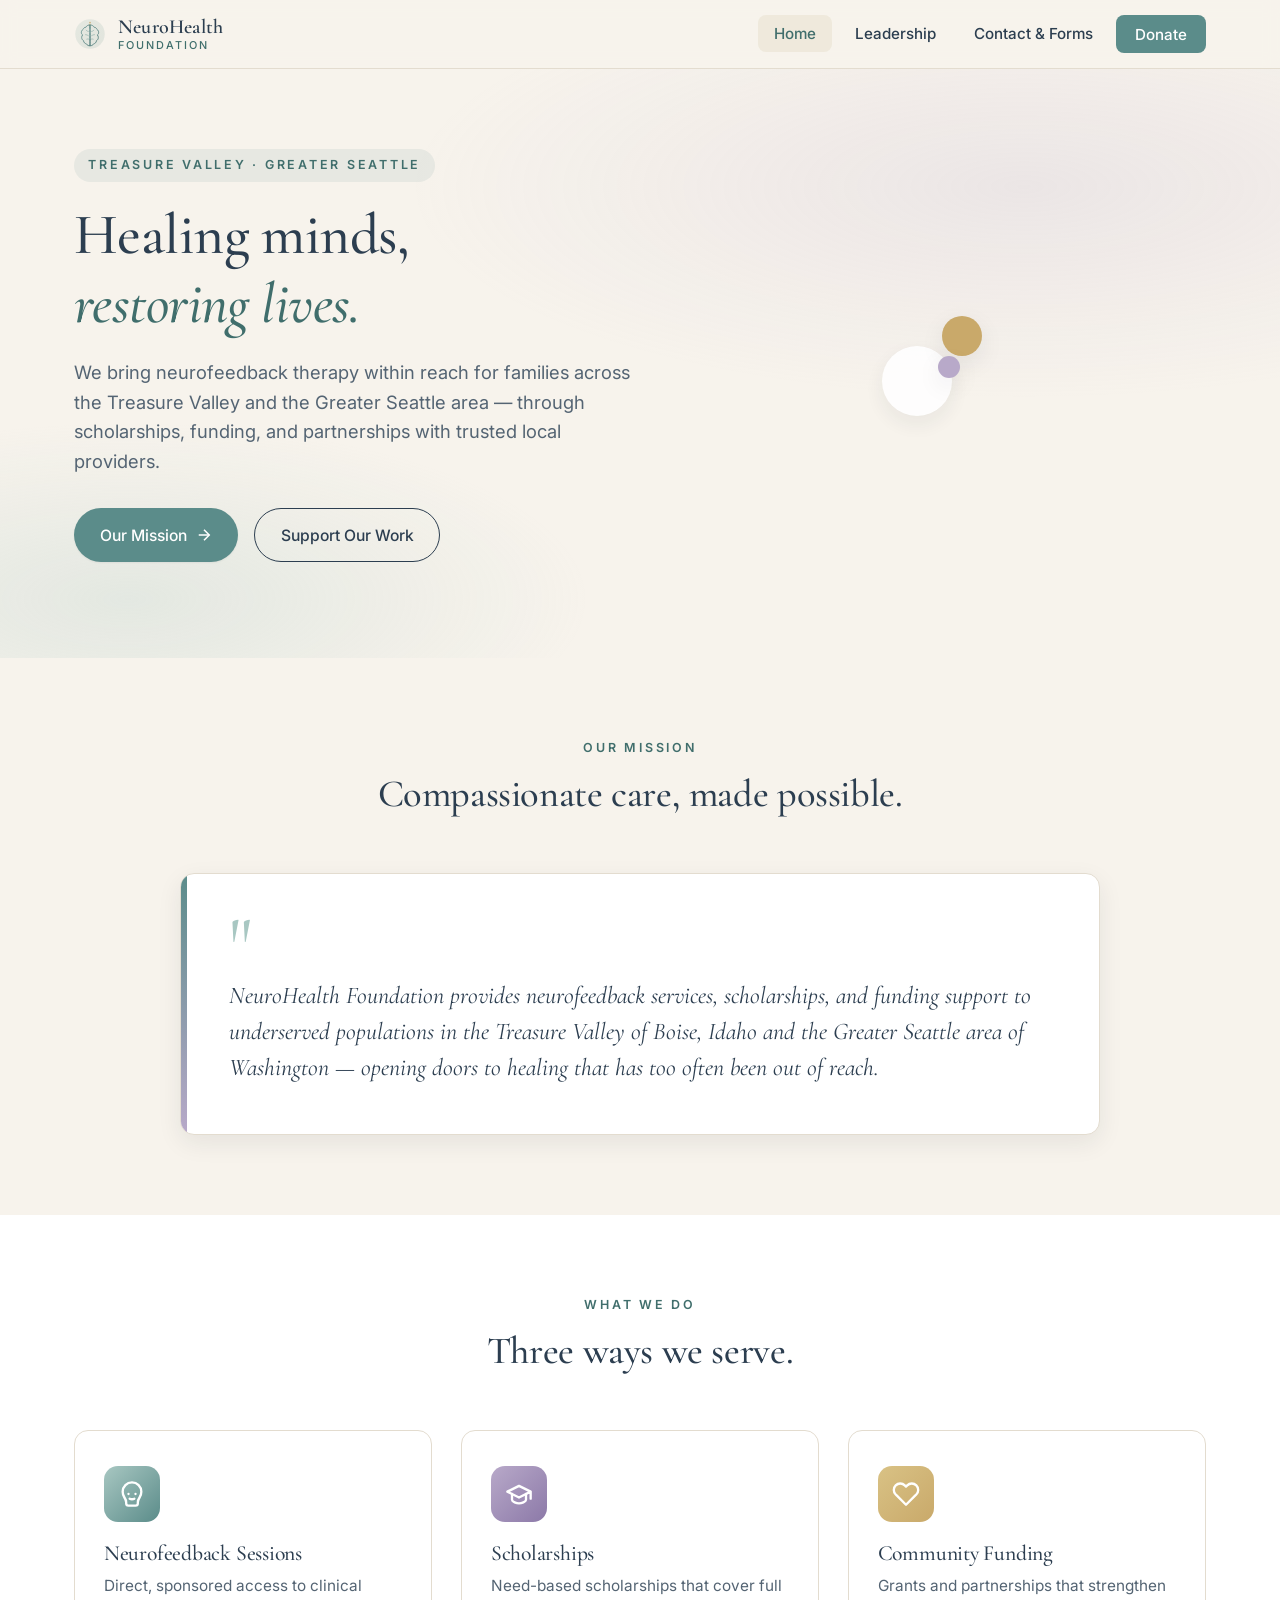
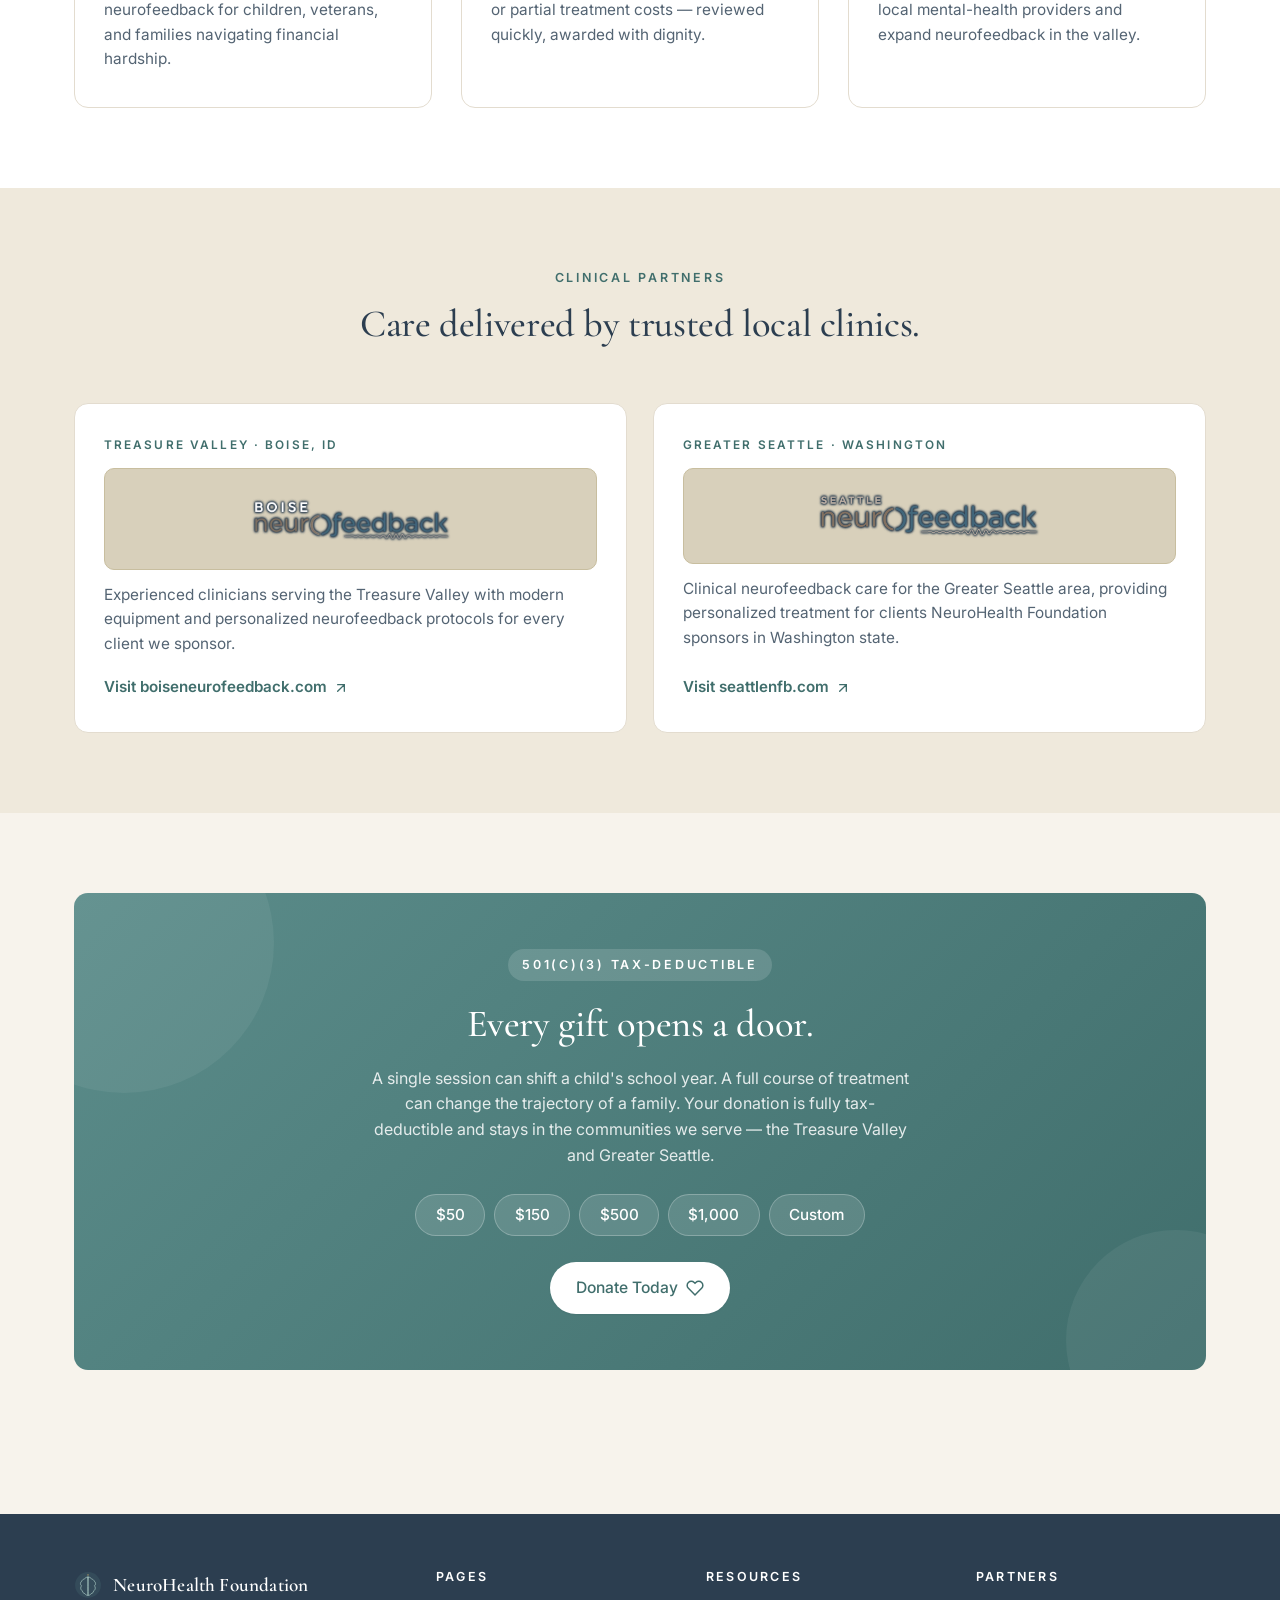
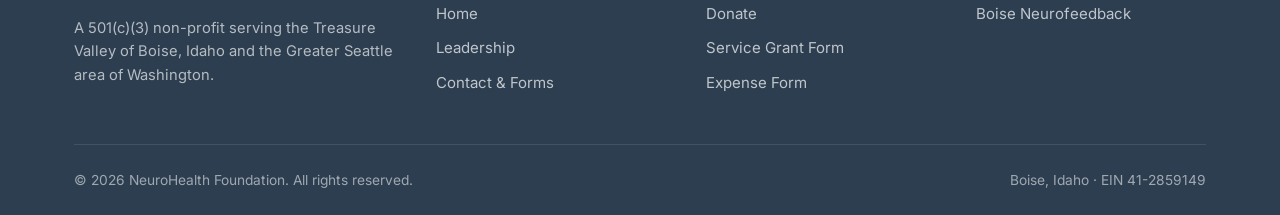
==== commit 9eb12086: "Boost contrast on partner logos so white BOISE text is visible on mobile" ====
--- a/index.html
+++ b/index.html
@@ -1125,8 +1125,8 @@
   font-weight: 600;
 }
 .partner-card-logo {
-  background: var(--cream);
-  border: 1px solid var(--line);
+  background: #d8d0bb;
+  border: 1px solid #c8be9f;
   border-radius: 10px;
   padding: 14px 18px;
   display: flex;
@@ -1140,8 +1140,18 @@
   width: auto;
   height: auto;
   display: block;
-  filter: drop-shadow(0 0 0.6px rgba(44,62,80,0.85))
+  filter: drop-shadow(0 0 1.2px rgba(44,62,80,1))
+          drop-shadow(0 0 1.2px rgba(44,62,80,0.85))
           drop-shadow(0 0 0.6px rgba(44,62,80,0.85));
+}
+@media (max-width: 720px) {
+  .partner-card-logo img {
+    max-width: 240px;
+    max-height: 80px;
+    filter: drop-shadow(0 0 1.6px rgba(44,62,80,1))
+            drop-shadow(0 0 1.6px rgba(44,62,80,1))
+            drop-shadow(0 0 0.8px rgba(44,62,80,0.9));
+  }
 }
 .partner-card p {
   color: var(--slate-soft);
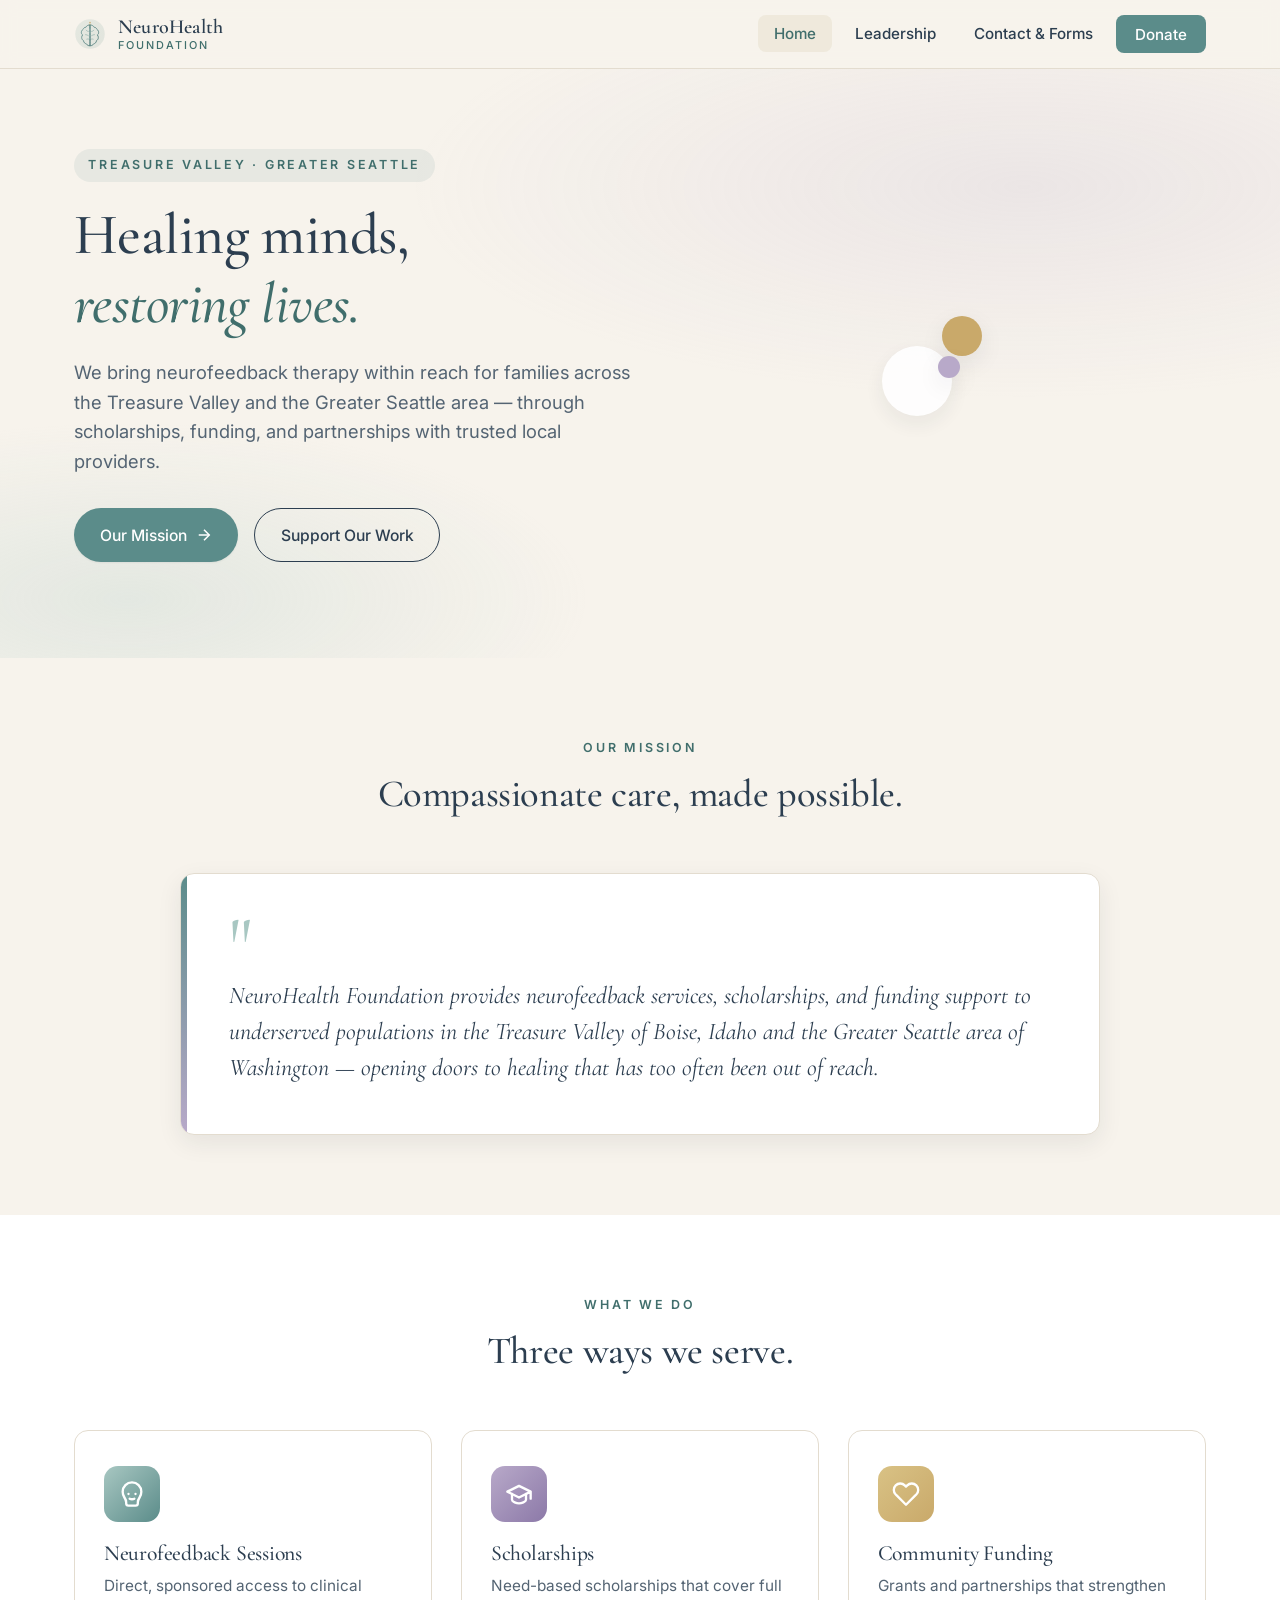
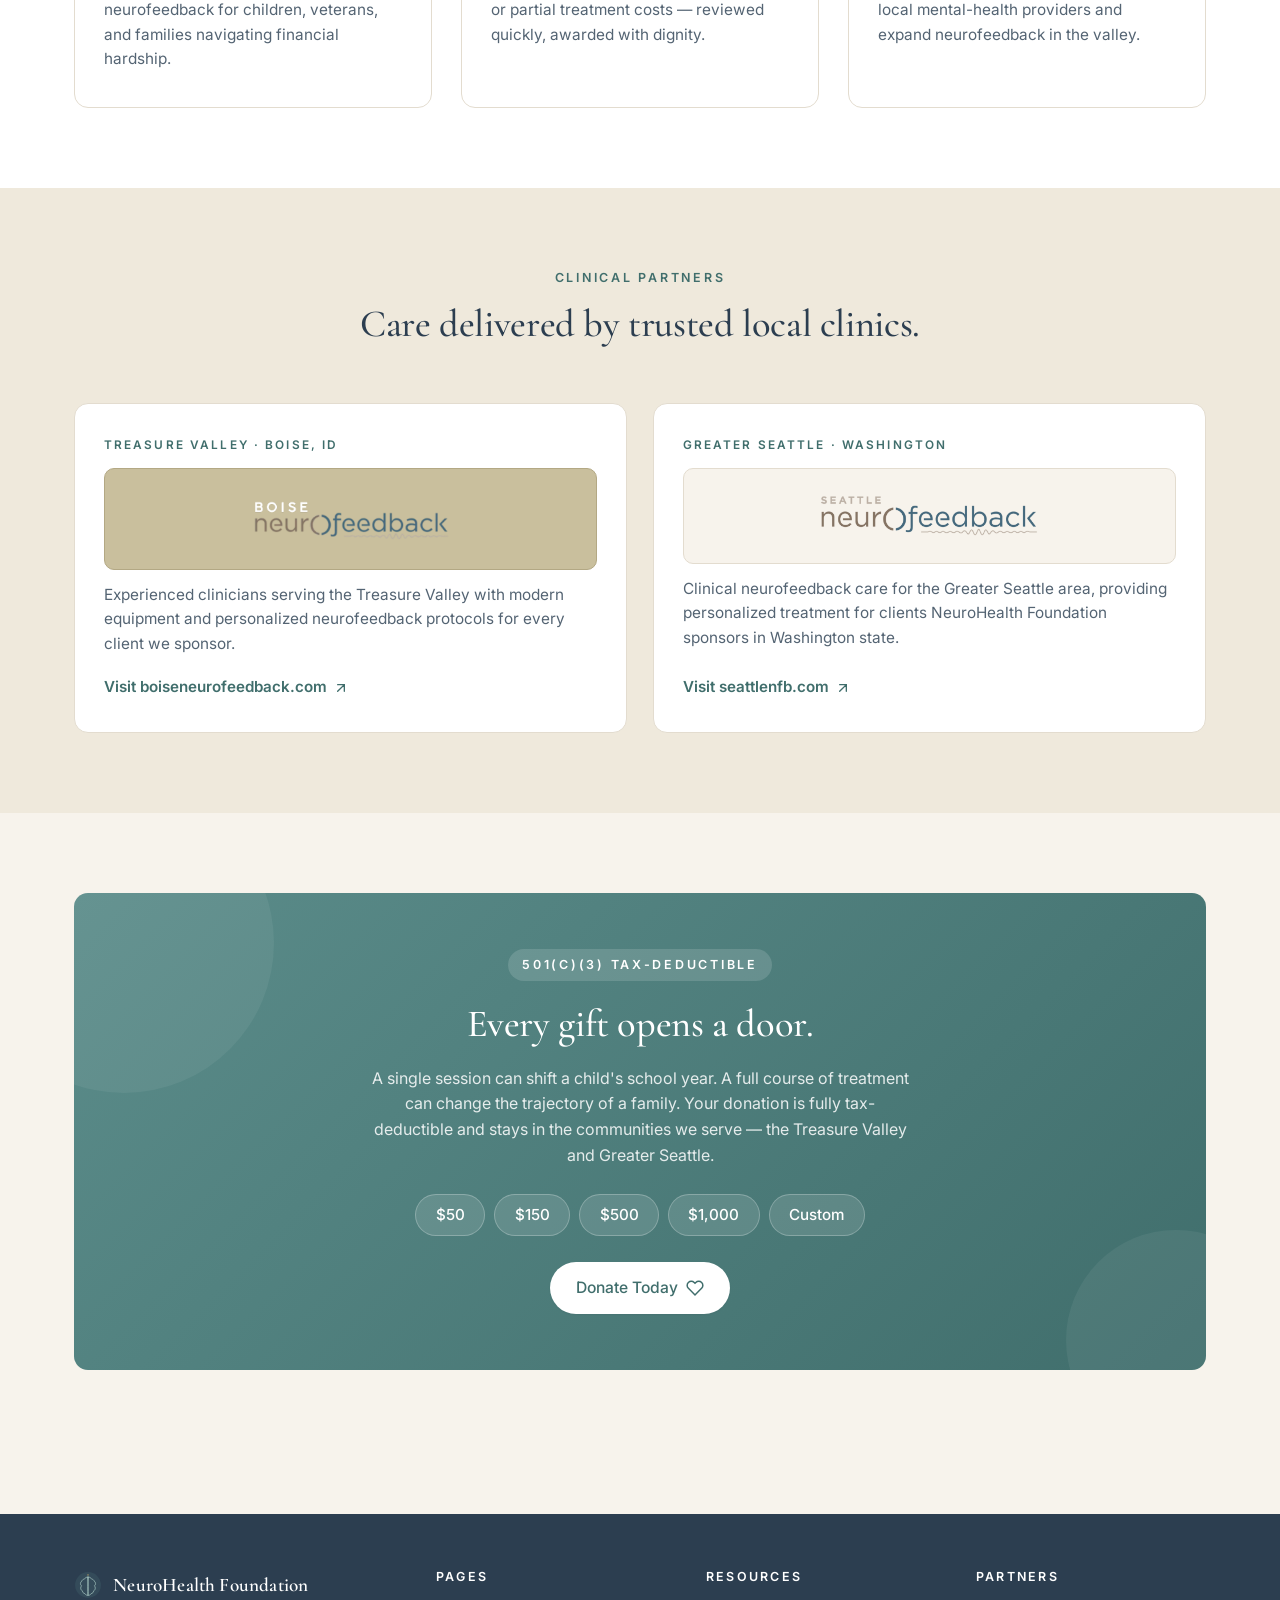
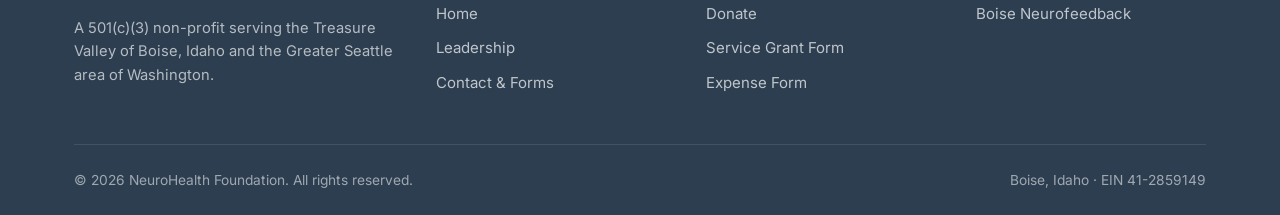
==== commit c6fb7e7f: "Per-logo backdrops: dark tan for Boise (BOISE visible), light cream for Seattle; remove blur-causing" ====
--- a/index.html
+++ b/index.html
@@ -1125,8 +1125,6 @@
   font-weight: 600;
 }
 .partner-card-logo {
-  background: #d8d0bb;
-  border: 1px solid #c8be9f;
   border-radius: 10px;
   padding: 14px 18px;
   display: flex;
@@ -1140,18 +1138,20 @@
   width: auto;
   height: auto;
   display: block;
-  filter: drop-shadow(0 0 1.2px rgba(44,62,80,1))
-          drop-shadow(0 0 1.2px rgba(44,62,80,0.85))
-          drop-shadow(0 0 0.6px rgba(44,62,80,0.85));
+}
+/* Boise logo has thin white "BOISE" outline text — needs a darker backdrop
+   so the strokes stay visible at every size. No filter (keeps crisp). */
+.partner-card-logo--boise {
+  background: #c9bf9d;
+  border: 1px solid #b3a884;
+}
+/* Seattle logo reads well on a light, neutral surface. */
+.partner-card-logo--seattle {
+  background: var(--cream);
+  border: 1px solid var(--line);
 }
 @media (max-width: 720px) {
-  .partner-card-logo img {
-    max-width: 240px;
-    max-height: 80px;
-    filter: drop-shadow(0 0 1.6px rgba(44,62,80,1))
-            drop-shadow(0 0 1.6px rgba(44,62,80,1))
-            drop-shadow(0 0 0.8px rgba(44,62,80,0.9));
-  }
+  .partner-card-logo img { max-width: 240px; max-height: 80px; }
 }
 .partner-card p {
   color: var(--slate-soft);
@@ -1333,7 +1333,7 @@
       <div class="partners-grid">
         <a class="partner-card" href="https://boiseneurofeedback.com" target="_blank" rel="noopener">
           <div class="partner-card-region">Treasure Valley · Boise, ID</div>
-          <div class="partner-card-logo">
+          <div class="partner-card-logo partner-card-logo--boise">
             <img src="boise-neurofeedback-logo.png" alt="Boise Neurofeedback" />
           </div>
           <p>Experienced clinicians serving the Treasure Valley with modern equipment and personalized neurofeedback protocols for every client we sponsor.</p>
@@ -1345,7 +1345,7 @@
 
         <a class="partner-card" href="https://seattlenfb.com/" target="_blank" rel="noopener">
           <div class="partner-card-region">Greater Seattle · Washington</div>
-          <div class="partner-card-logo">
+          <div class="partner-card-logo partner-card-logo--seattle">
             <img src="seattle-neurofeedback-logo.png" alt="Seattle Neurofeedback" />
           </div>
           <p>Clinical neurofeedback care for the Greater Seattle area, providing personalized treatment for clients NeuroHealth Foundation sponsors in Washington state.</p>
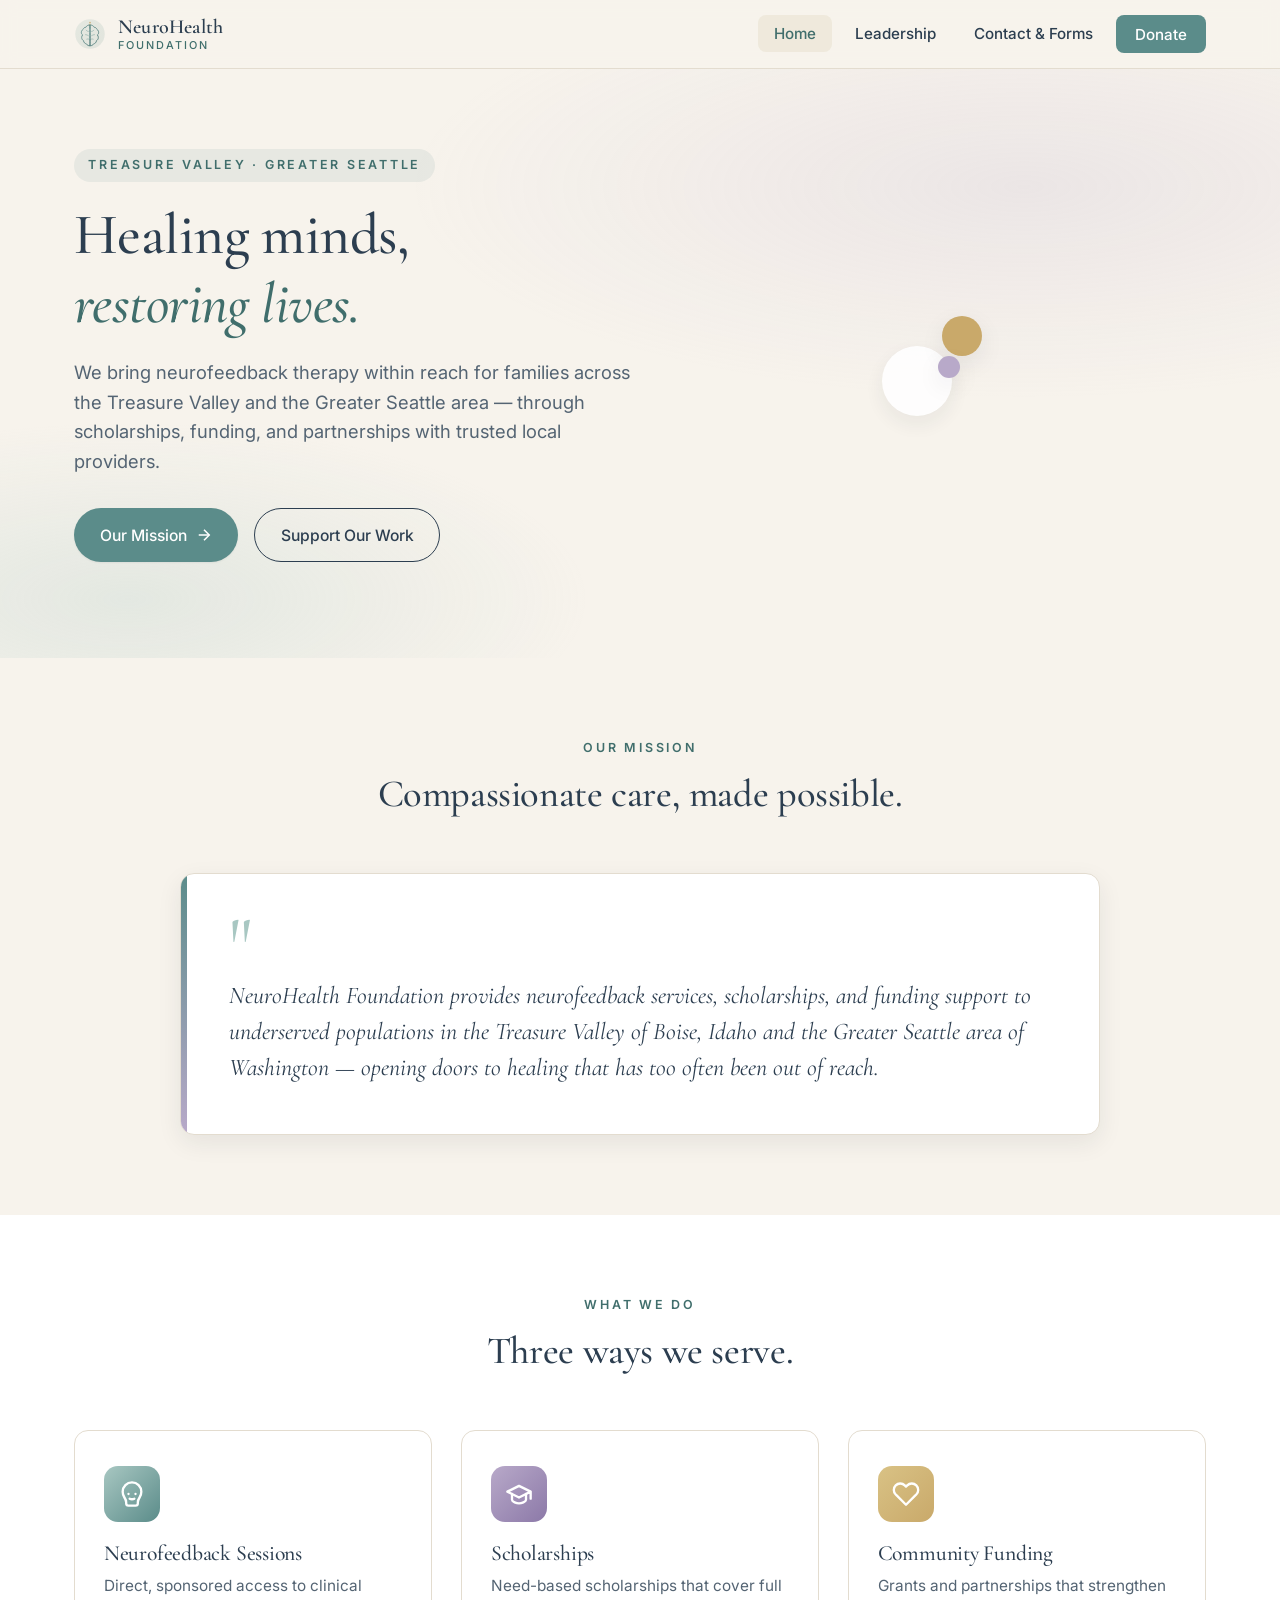
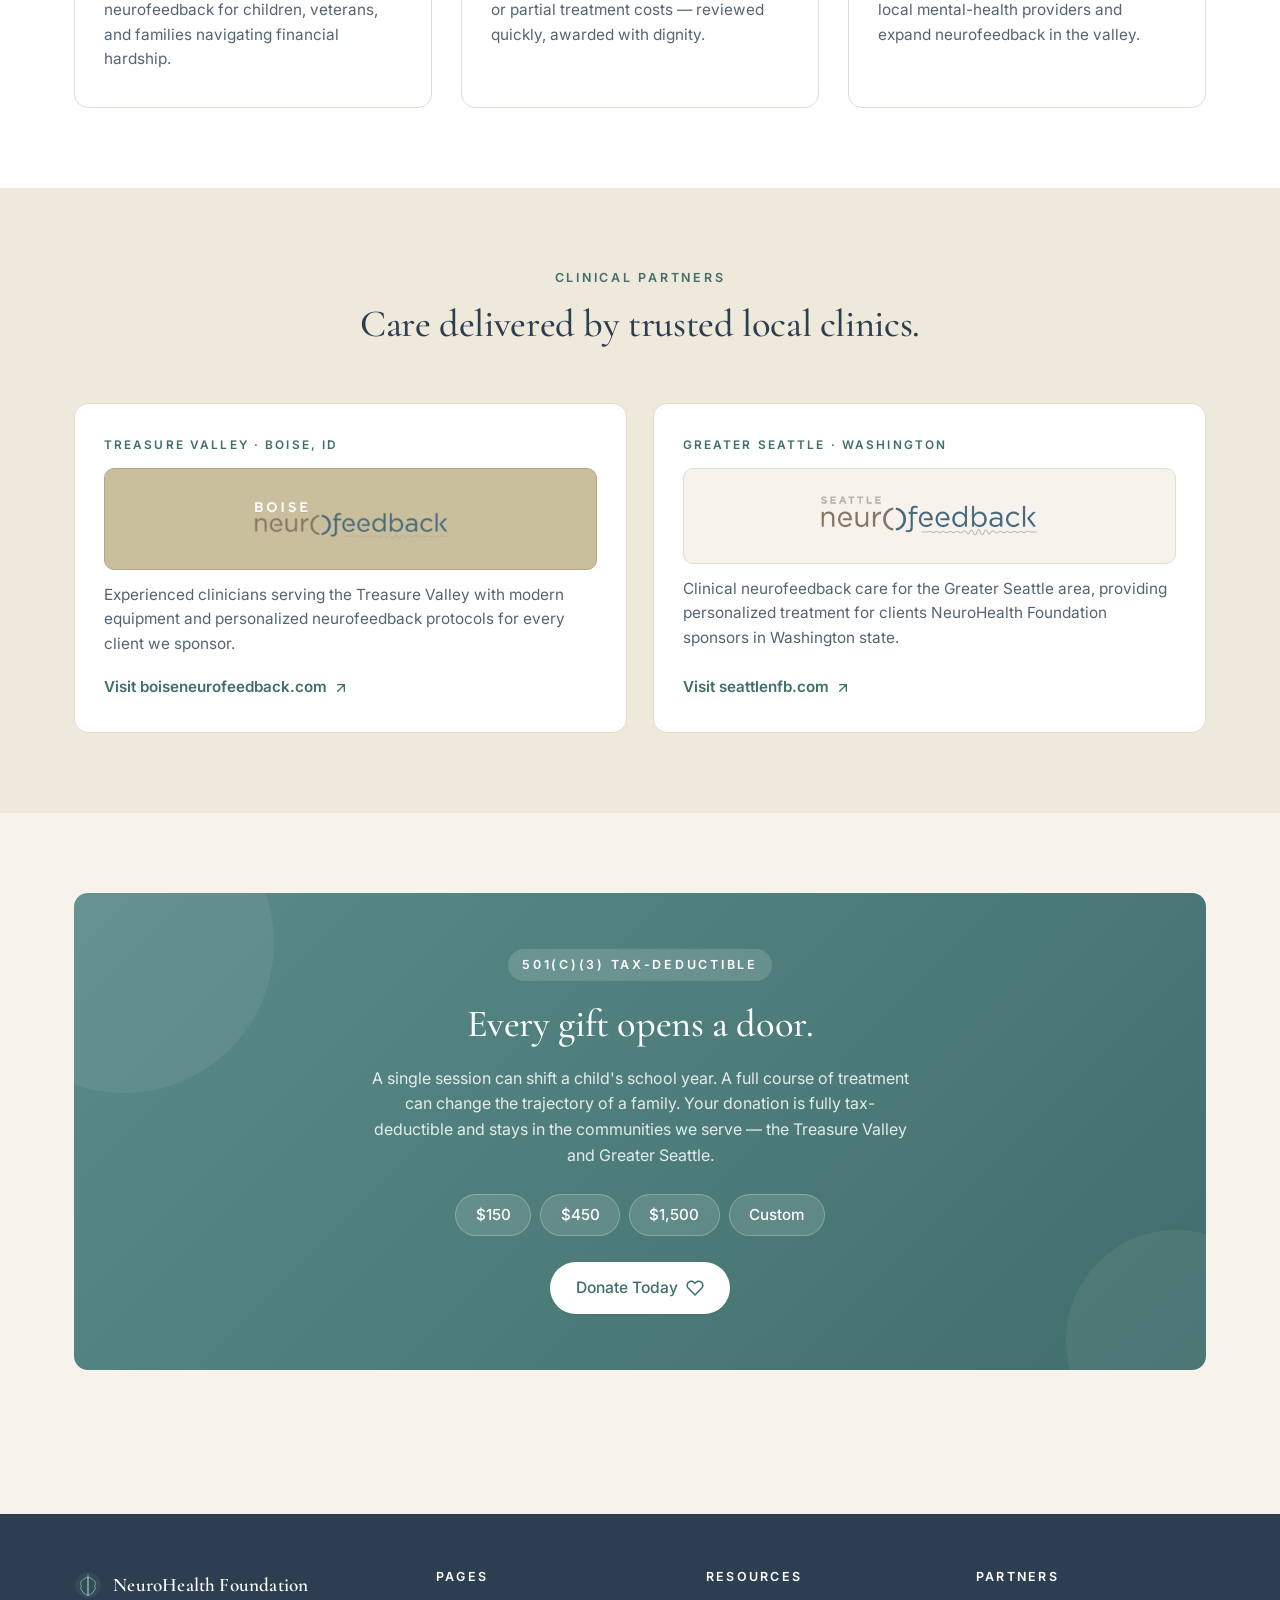
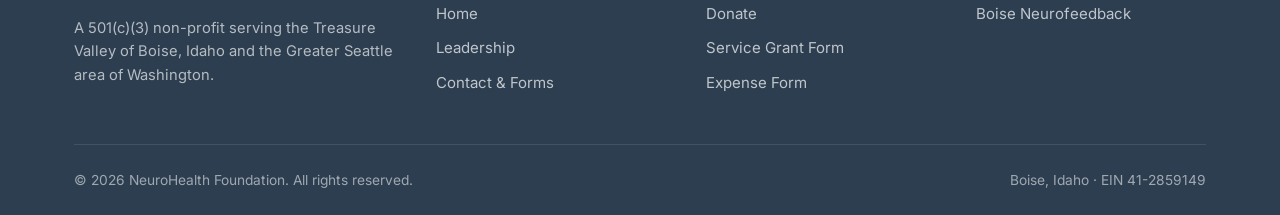
==== commit d5c0dbd2: "Update donation tiers to reflect actual session pricing ($150/$450/$1,500)" ====
--- a/index.html
+++ b/index.html
@@ -1366,10 +1366,9 @@
         <h2>Every gift opens a door.</h2>
         <p>A single session can shift a child's school year. A full course of treatment can change the trajectory of a family. Your donation is fully tax-deductible and stays in the communities we serve — the Treasure Valley and Greater Seattle.</p>
         <div class="donate-amounts">
-          <span class="amount-chip">$50</span>
           <span class="amount-chip">$150</span>
-          <span class="amount-chip">$500</span>
-          <span class="amount-chip">$1,000</span>
+          <span class="amount-chip">$450</span>
+          <span class="amount-chip">$1,500</span>
           <span class="amount-chip">Custom</span>
         </div>
         <a href="contact.html#donate" class="btn btn-primary">
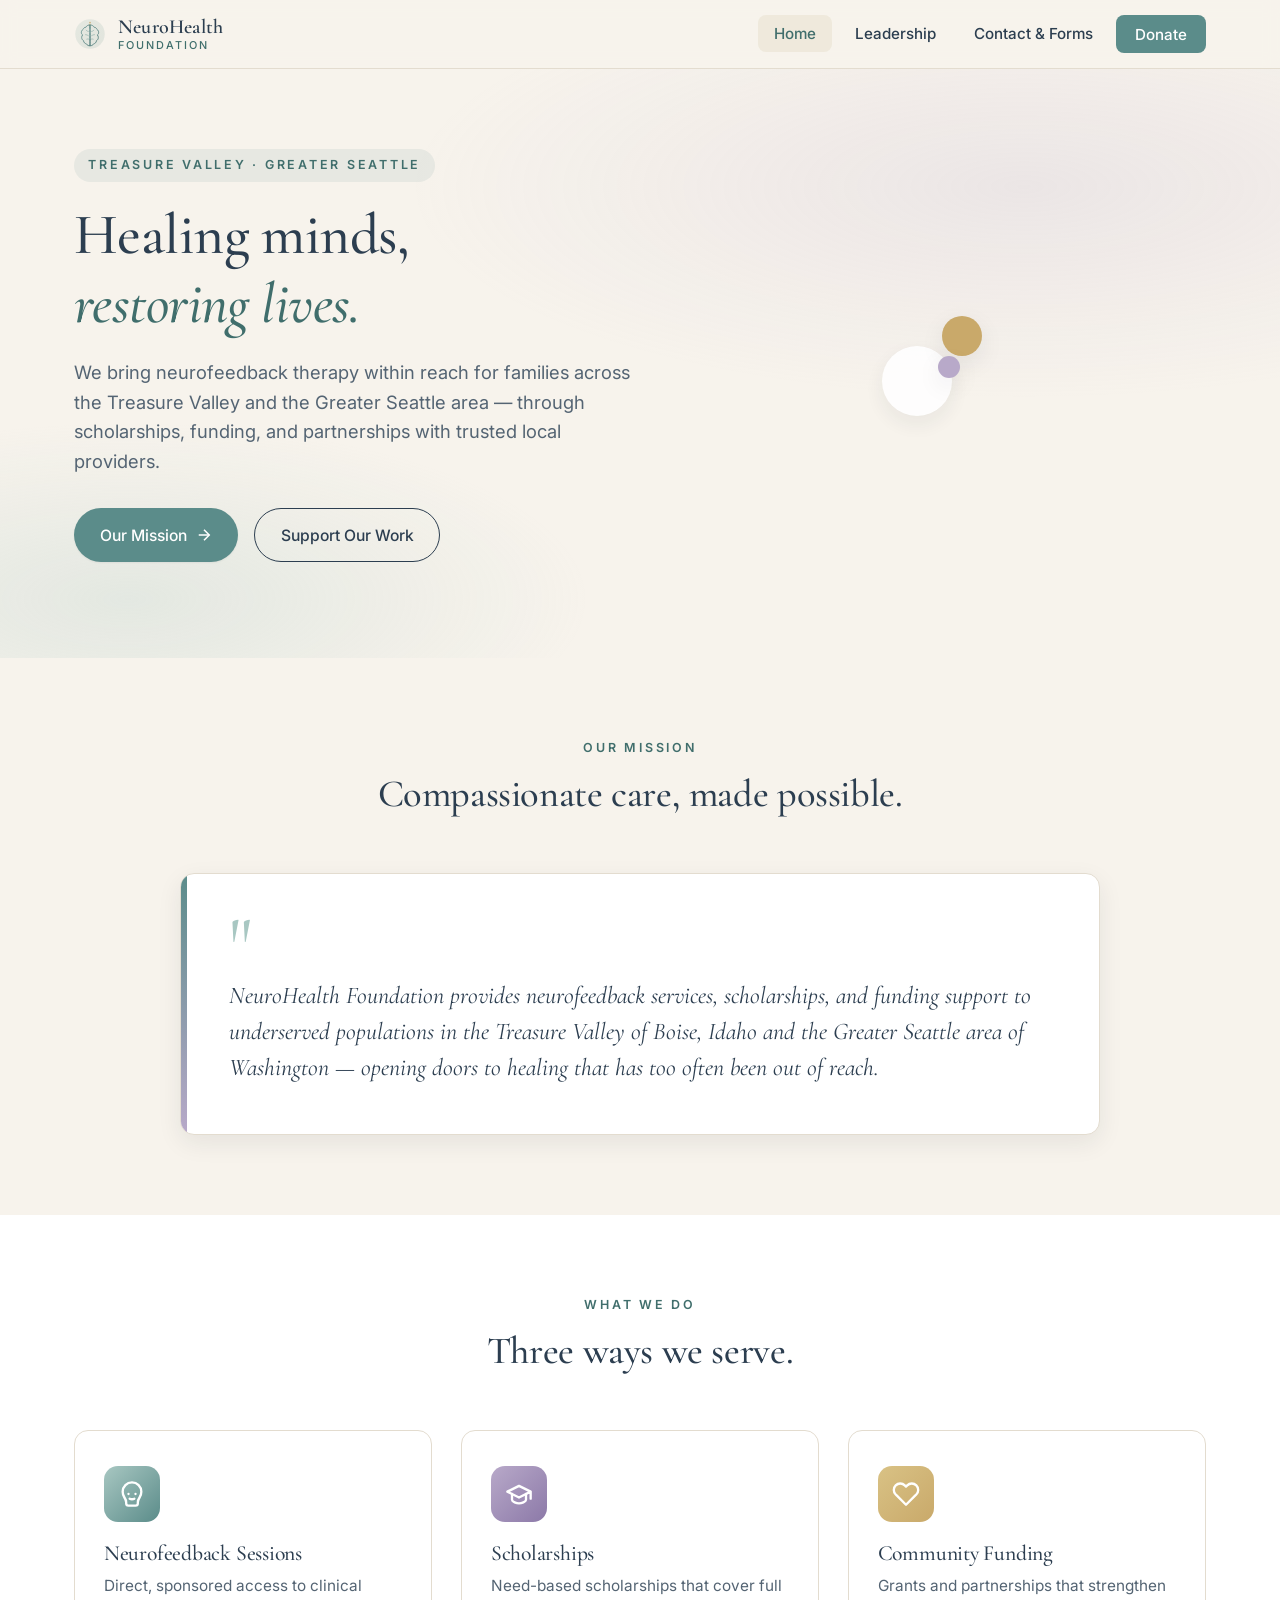
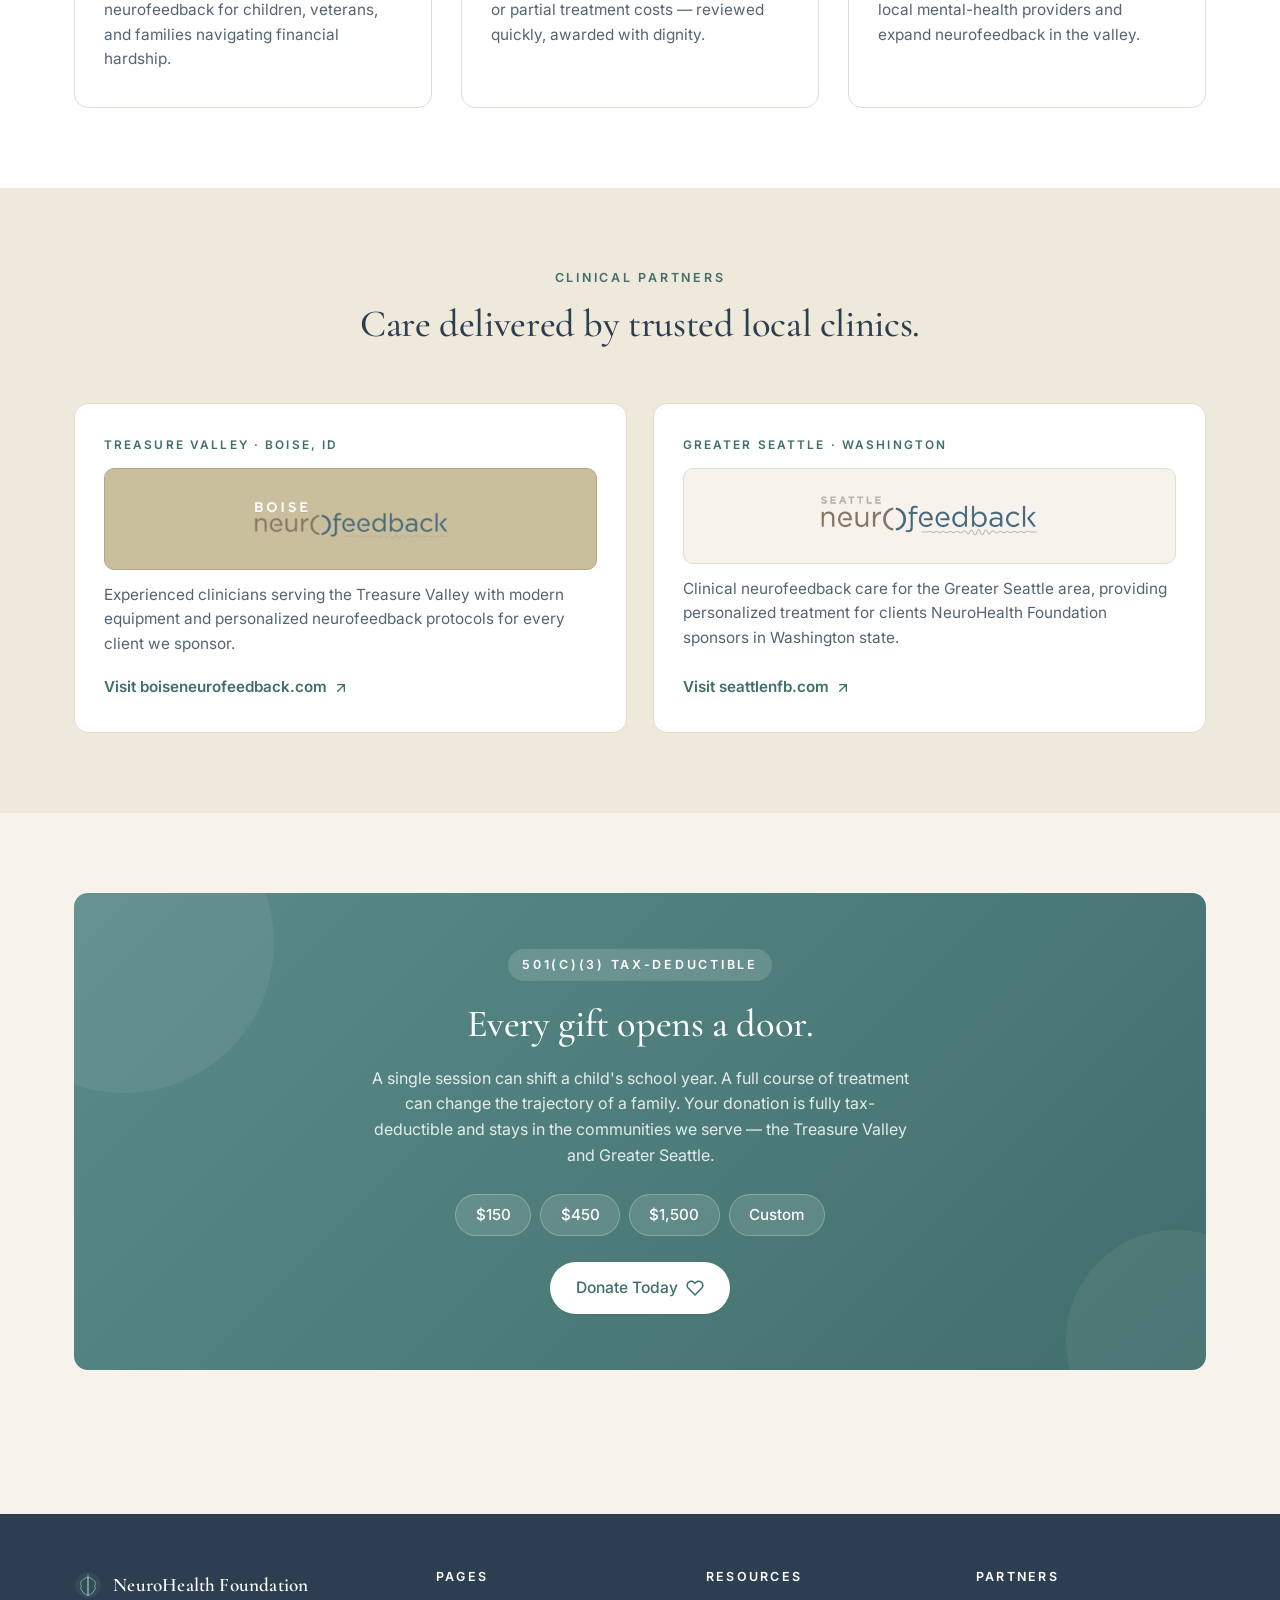
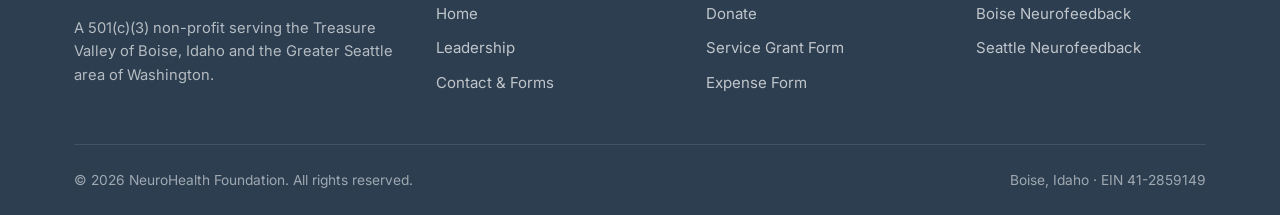
==== commit 2811853e: "Footer: add Seattle Neurofeedback alongside Boise in Partners list" ====
--- a/index.html
+++ b/index.html
@@ -1170,6 +1170,19 @@
 }
 @media (max-width: 720px) {
   .partners-grid { grid-template-columns: 1fr; }
+}
+
+
+.donate-amounts a.amount-chip-link {
+  text-decoration: none;
+  transition: background .2s ease, transform .15s ease, border-color .2s ease;
+  cursor: pointer;
+}
+.donate-amounts a.amount-chip-link:hover {
+  background: rgba(255,255,255,0.22);
+  border-color: rgba(255,255,255,0.45);
+  transform: translateY(-1px);
+  color: var(--white);
 }
 
 </style>
@@ -1366,10 +1379,10 @@
         <h2>Every gift opens a door.</h2>
         <p>A single session can shift a child's school year. A full course of treatment can change the trajectory of a family. Your donation is fully tax-deductible and stays in the communities we serve — the Treasure Valley and Greater Seattle.</p>
         <div class="donate-amounts">
-          <span class="amount-chip">$150</span>
-          <span class="amount-chip">$450</span>
-          <span class="amount-chip">$1,500</span>
-          <span class="amount-chip">Custom</span>
+          <a href="https://donate.stripe.com/eVq9AVcgMcJH69fenX6Vq09" target="_blank" rel="noopener" class="amount-chip amount-chip-link">$150</a>
+          <a href="https://donate.stripe.com/cNi14p2GcdNL1SZ2Ff6Vq0a" target="_blank" rel="noopener" class="amount-chip amount-chip-link">$450</a>
+          <a href="https://donate.stripe.com/eVq4gBgx2cJH8hn7Zz6Vq0b" target="_blank" rel="noopener" class="amount-chip amount-chip-link">$1,500</a>
+          <a href="https://donate.stripe.com/6oU00lcgMeRPfJPenX6Vq0c" target="_blank" rel="noopener" class="amount-chip amount-chip-link">Custom</a>
         </div>
         <a href="contact.html#donate" class="btn btn-primary">
           Donate Today
@@ -1415,6 +1428,7 @@
           <h4>Partners</h4>
           <ul>
             <li><a href="https://boiseneurofeedback.com" target="_blank" rel="noopener">Boise Neurofeedback</a></li>
+            <li><a href="https://seattlenfb.com/" target="_blank" rel="noopener">Seattle Neurofeedback</a></li>
           </ul>
         </div>
       </div>
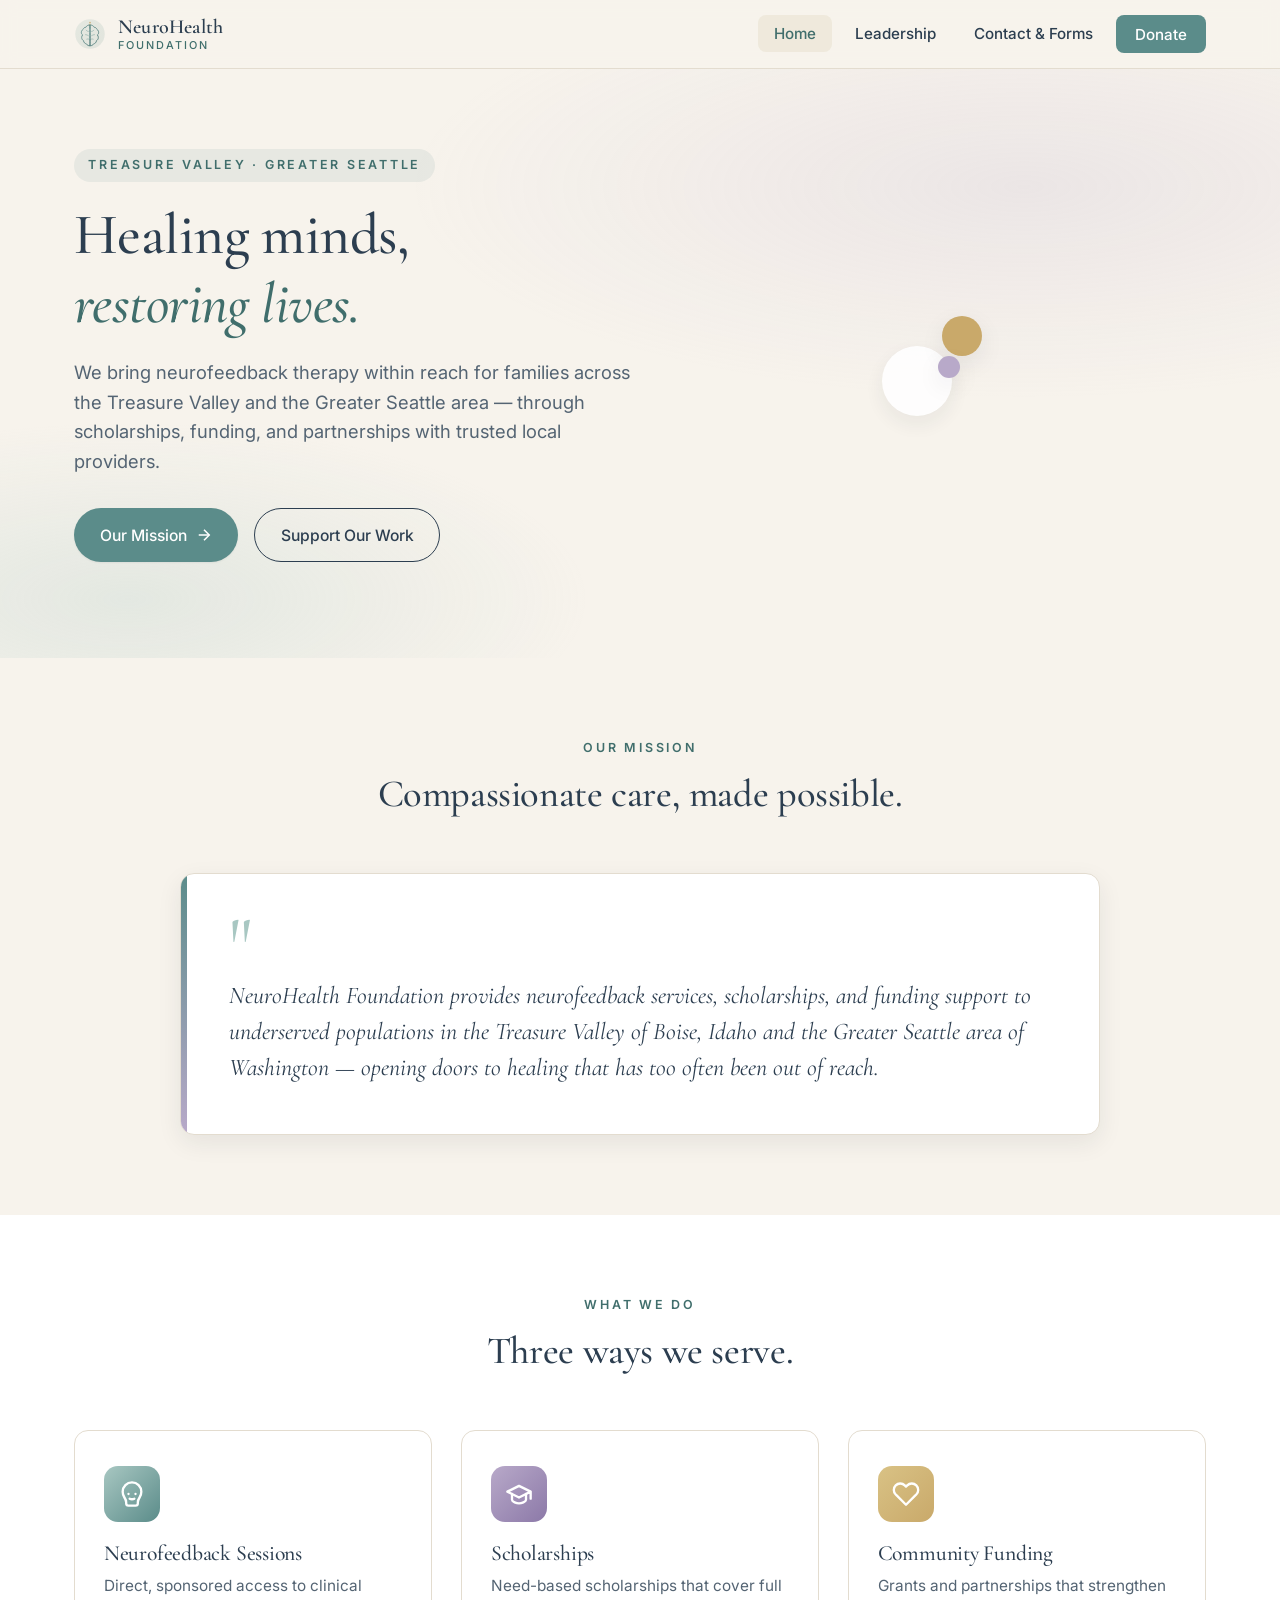
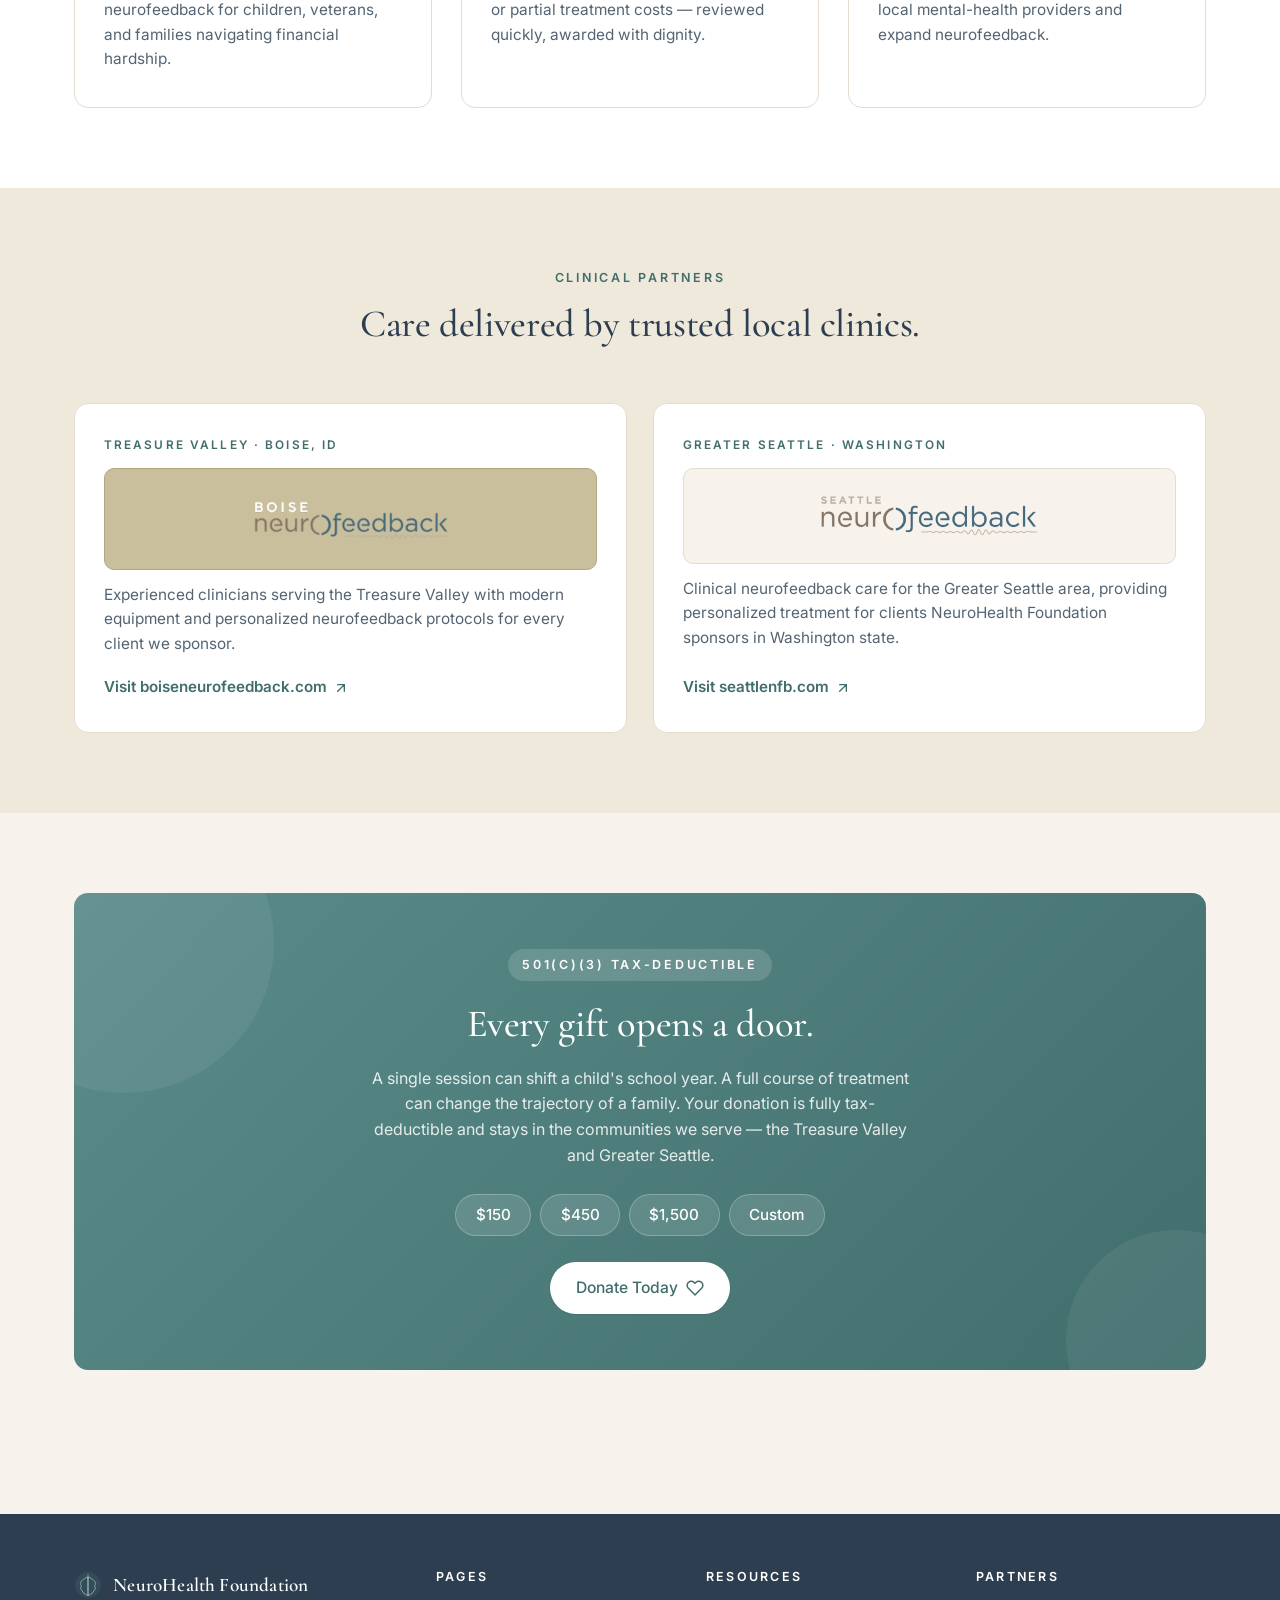
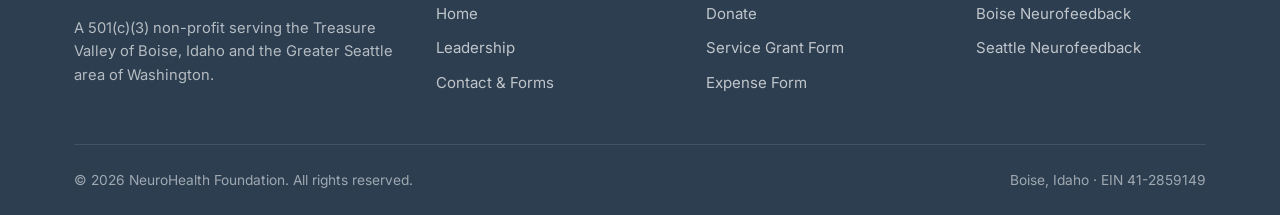
==== commit 05656b80: "Community Funding pillar: drop 'in the valley' (now dual-region)" ====
--- a/index.html
+++ b/index.html
@@ -1329,7 +1329,7 @@
             <svg viewBox="0 0 24 24" fill="none" stroke="currentColor" stroke-width="2" stroke-linecap="round" stroke-linejoin="round"><path d="M20.84 4.61a5.5 5.5 0 0 0-7.78 0L12 5.67l-1.06-1.06a5.5 5.5 0 0 0-7.78 7.78l1.06 1.06L12 21.23l7.78-7.78 1.06-1.06a5.5 5.5 0 0 0 0-7.78z"/></svg>
           </div>
           <h3>Community Funding</h3>
-          <p>Grants and partnerships that strengthen local mental-health providers and expand neurofeedback in the valley.</p>
+          <p>Grants and partnerships that strengthen local mental-health providers and expand neurofeedback.</p>
         </div>
       </div>
     </div>
